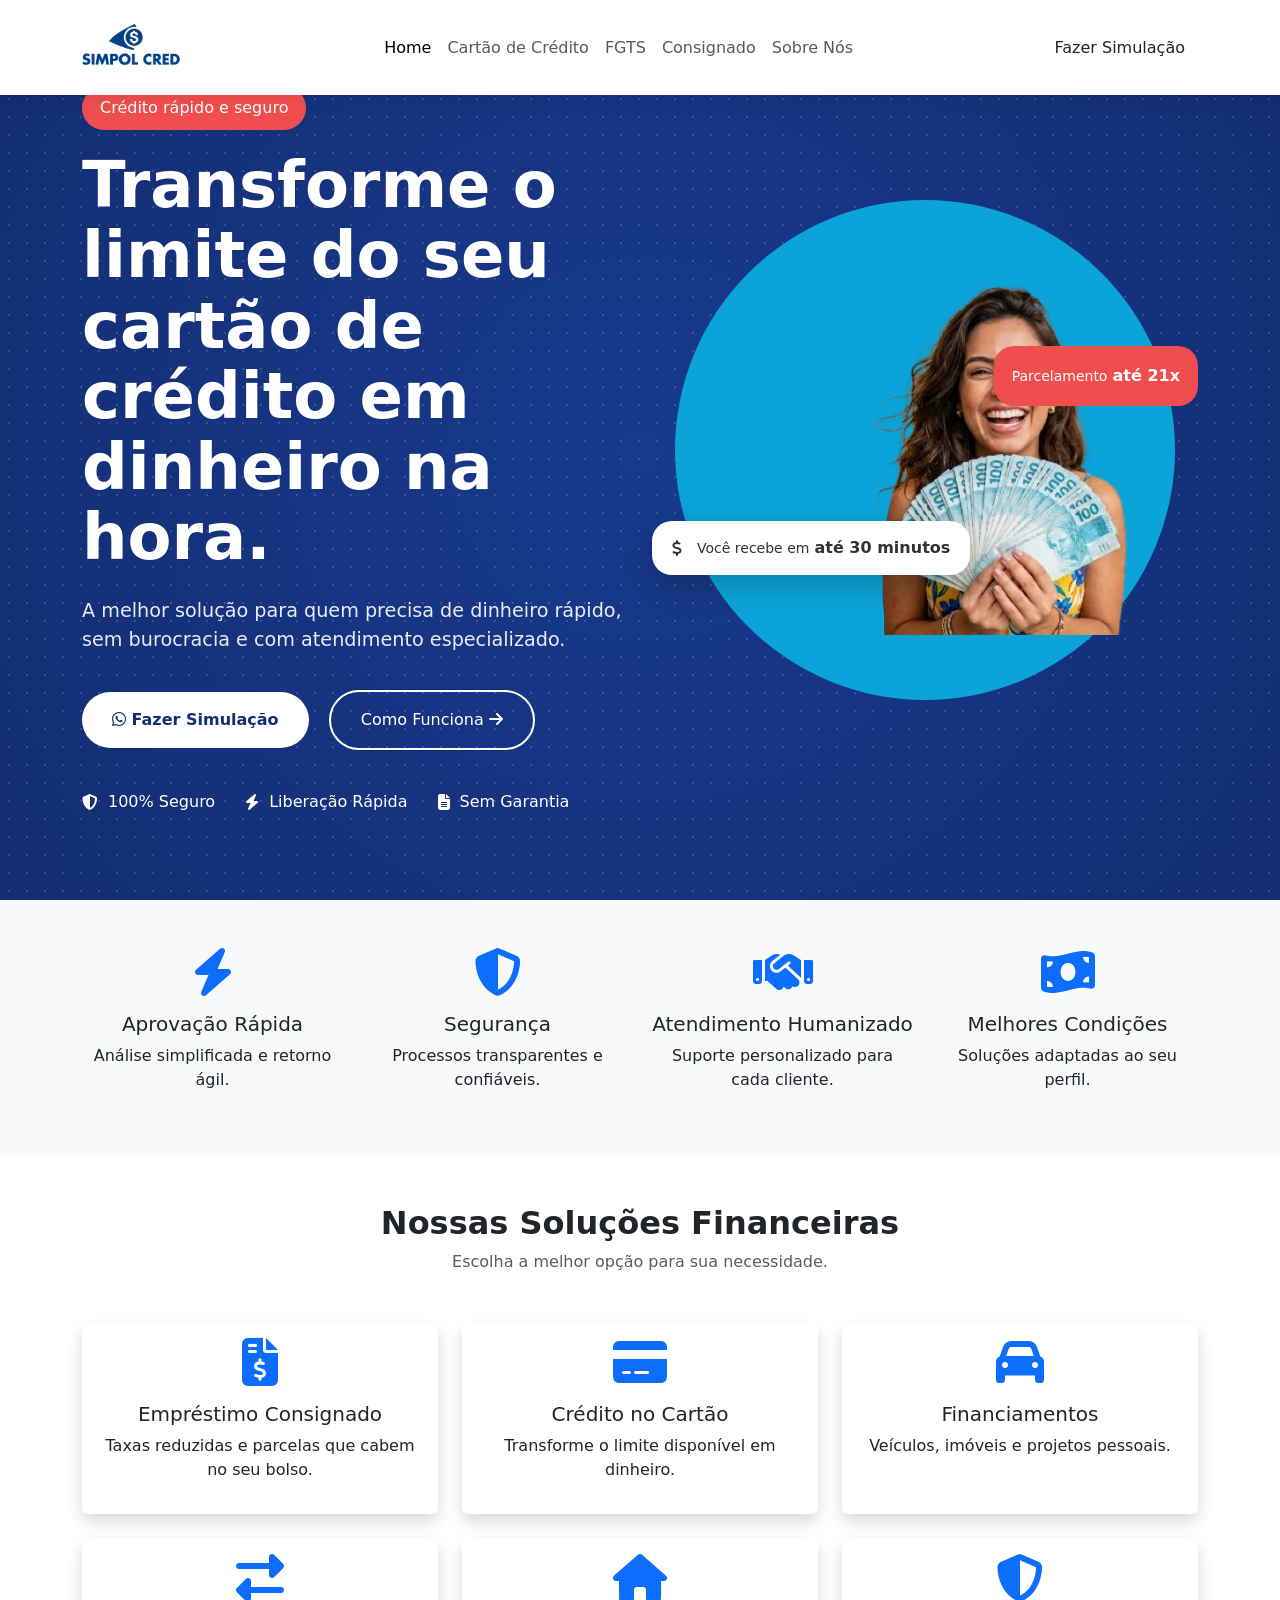
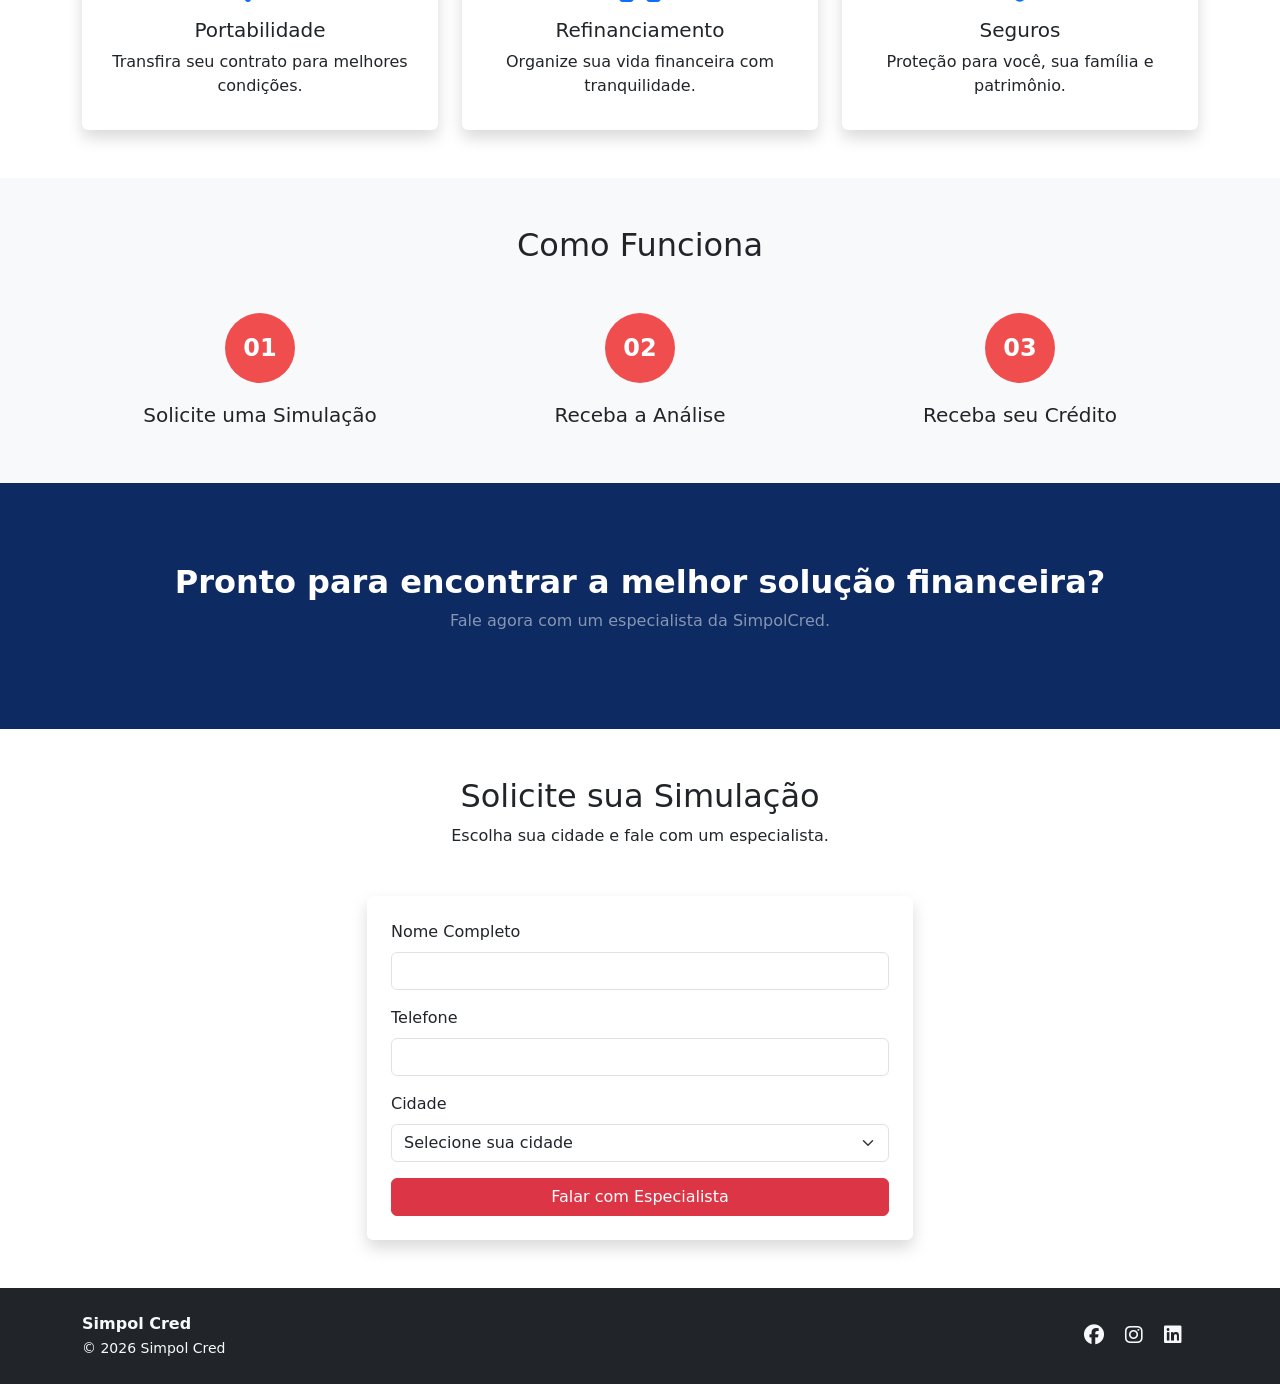
==== index.html @ 935e0b0c "primeito deploy" ====
<!doctype html>
<html lang="pt-br">

<head>
    <meta charset="utf-8">
    <meta name="viewport" content="width=device-width, initial-scale=1">
    <title>Simpol Cred — Empréstimos, Seguros e Financiamentos</title>
    <link href="https://cdn.jsdelivr.net/npm/bootstrap@5.3.3/dist/css/bootstrap.min.css" rel="stylesheet">
    <link href="https://cdnjs.cloudflare.com/ajax/libs/font-awesome/6.4.0/css/all.min.css" rel="stylesheet">
    <link rel="stylesheet" href="assets/css/style.css">
</head>

<body>

    <!-- HEADER -->
    <nav class="navbar navbar-expand-lg navbar-light fixed-top custom-navbar">
        <div class="container">

            <a class="navbar-brand" href="#">
                <img src="assets/img/logo_padrao.png" alt="Simpol Cred" height="55">
            </a>

            <button class="navbar-toggler" data-bs-toggle="collapse" data-bs-target="#navbarNav">
                <span class="navbar-toggler-icon"></span>
            </button>

            <div class="collapse navbar-collapse" id="navbarNav">

                <ul class="navbar-nav mx-auto">

                    <li class="nav-item">
                        <a class="nav-link active" href="#">
                            Home
                        </a>
                    </li>

                    <li class="nav-item">
                        <a class="nav-link" href="#cartao">
                            Cartão de Crédito
                        </a>
                    </li>

                    <li class="nav-item">
                        <a class="nav-link" href="#fgts">
                            FGTS
                        </a>
                    </li>

                    <li class="nav-item">
                        <a class="nav-link" href="#consignado">
                            Consignado
                        </a>
                    </li>

                    <li class="nav-item">
                        <a class="nav-link" href="#sobre">
                            Sobre Nós
                        </a>
                    </li>

                </ul>

                <a href="https://wa.me/5563999999999" class="btn btn-simulacao">
                    Fazer Simulação
                </a>

            </div>

        </div>
    </nav>

    <!-- HERO -->
    <section class="hero">

        <div class="container">

            <div class="row align-items-center min-vh-100">

                <div class="col-lg-6">

                    <span class="hero-badge">
                        Crédito rápido e seguro
                    </span>

                    <h1>
                        Transforme o limite do seu cartão de crédito em dinheiro na hora.
                    </h1>

                    <p>
                        A melhor solução para quem precisa de dinheiro rápido,
                        sem burocracia e com atendimento especializado.
                    </p>

                    <div class="hero-buttons">

                        <a href="#simulacao" class="btn btn-primary-custom">
                            <i class="fab fa-whatsapp"></i>
                            Fazer Simulação
                        </a>

                        <a href="#como-funciona" class="btn btn-outline-custom">
                            Como Funciona
                            <i class="fas fa-arrow-right"></i>
                        </a>

                    </div>

                    <div class="hero-benefits">

                        <div>
                            <i class="fas fa-shield-alt"></i>
                            100% Seguro
                        </div>

                        <div>
                            <i class="fas fa-bolt"></i>
                            Liberação Rápida
                        </div>

                        <div>
                            <i class="fas fa-file-alt"></i>
                            Sem Garantia
                        </div>

                    </div>

                </div>

                <div class="col-lg-6">

                    <div class="hero-image">

                        <div class="hero-circle"></div>

                        <img src="assets/img/cliente_feliz.png" alt="Cliente Simpol Cred">

                        <div class="floating-card">

                            <i class="fas fa-dollar-sign"></i>

                            <div>
                                <small>Você recebe em</small>
                                <strong>até 30 minutos</strong>
                            </div>

                        </div>

                        <div class="parcelamento">

                            <small>Parcelamento</small>
                            <strong>até 21x</strong>

                        </div>

                    </div>

                </div>

            </div>

        </div>

    </section>
    <!-- BENEFÍCIOS -->
    <section class="py-5 bg-light">

        <div class="container">

            <div class="row text-center">

                <div class="col-md-3">
                    <i class="fas fa-bolt fa-3x text-primary mb-3"></i>
                    <h5>Aprovação Rápida</h5>
                    <p>Análise simplificada e retorno ágil.</p>
                </div>

                <div class="col-md-3">
                    <i class="fas fa-shield-alt fa-3x text-primary mb-3"></i>
                    <h5>Segurança</h5>
                    <p>Processos transparentes e confiáveis.</p>
                </div>

                <div class="col-md-3">
                    <i class="fas fa-handshake fa-3x text-primary mb-3"></i>
                    <h5>Atendimento Humanizado</h5>
                    <p>Suporte personalizado para cada cliente.</p>
                </div>

                <div class="col-md-3">
                    <i class="fas fa-money-bill-wave fa-3x text-primary mb-3"></i>
                    <h5>Melhores Condições</h5>
                    <p>Soluções adaptadas ao seu perfil.</p>
                </div>

            </div>

        </div>

    </section>

    <!-- SERVIÇOS -->
    <section id="servicos" class="py-5">

        <div class="container">

            <div class="text-center mb-5">

                <h2 class="fw-bold">
                    Nossas Soluções Financeiras
                </h2>

                <p class="text-muted">
                    Escolha a melhor opção para sua necessidade.
                </p>

            </div>

            <div class="row g-4">

                <div class="col-md-4">
                    <div class="card h-100 shadow border-0">
                        <div class="card-body text-center">
                            <i class="fas fa-file-invoice-dollar fa-3x text-primary mb-3"></i>
                            <h5>Empréstimo Consignado</h5>
                            <p>
                                Taxas reduzidas e parcelas que cabem no seu bolso.
                            </p>
                        </div>
                    </div>
                </div>

                <div class="col-md-4">
                    <div class="card h-100 shadow border-0">
                        <div class="card-body text-center">
                            <i class="fas fa-credit-card fa-3x text-primary mb-3"></i>
                            <h5>Crédito no Cartão</h5>
                            <p>
                                Transforme o limite disponível em dinheiro.
                            </p>
                        </div>
                    </div>
                </div>

                <div class="col-md-4">
                    <div class="card h-100 shadow border-0">
                        <div class="card-body text-center">
                            <i class="fas fa-car fa-3x text-primary mb-3"></i>
                            <h5>Financiamentos</h5>
                            <p>
                                Veículos, imóveis e projetos pessoais.
                            </p>
                        </div>
                    </div>
                </div>

                <div class="col-md-4">
                    <div class="card h-100 shadow border-0">
                        <div class="card-body text-center">
                            <i class="fas fa-exchange-alt fa-3x text-primary mb-3"></i>
                            <h5>Portabilidade</h5>
                            <p>
                                Transfira seu contrato para melhores condições.
                            </p>
                        </div>
                    </div>
                </div>

                <div class="col-md-4">
                    <div class="card h-100 shadow border-0">
                        <div class="card-body text-center">
                            <i class="fas fa-home fa-3x text-primary mb-3"></i>
                            <h5>Refinanciamento</h5>
                            <p>
                                Organize sua vida financeira com tranquilidade.
                            </p>
                        </div>
                    </div>
                </div>

                <div class="col-md-4">
                    <div class="card h-100 shadow border-0">
                        <div class="card-body text-center">
                            <i class="fas fa-shield-alt fa-3x text-primary mb-3"></i>
                            <h5>Seguros</h5>
                            <p>
                                Proteção para você, sua família e patrimônio.
                            </p>
                        </div>
                    </div>
                </div>

            </div>

        </div>

    </section>

    <!-- COMO FUNCIONA -->
    <section class="py-5 bg-light">

        <div class="container">

            <div class="text-center mb-5">

                <h2>Como Funciona</h2>

            </div>

            <div class="row text-center">

                <div class="col-md-4">
                    <div class="step-number">01</div>
                    <h5>Solicite uma Simulação</h5>
                </div>

                <div class="col-md-4">
                    <div class="step-number">02</div>
                    <h5>Receba a Análise</h5>
                </div>

                <div class="col-md-4">
                    <div class="step-number">03</div>
                    <h5>Receba seu Crédito</h5>
                </div>

            </div>

        </div>

    </section>
    <!-- CTA -->
    <section class="cta-section">

        <div class="container text-center">

            <h2 class="fw-bold text-white">
                Pronto para encontrar a melhor solução financeira?
            </h2>

            <p class="text-white-50">
                Fale agora com um especialista da SimpolCred.
            </p>

        </div>

    </section>
    <section id="contato" class="py-5">

        <div class="container">

            <div class="text-center mb-5">
                <h2>Solicite sua Simulação</h2>
                <p>Escolha sua cidade e fale com um especialista.</p>
            </div>

            <div class="row justify-content-center">

                <div class="col-lg-6">

                    <div class="card shadow border-0 p-4">

                        <form id="leadForm">

                            <div class="mb-3">
                                <label class="form-label">Nome Completo</label>
                                <input type="text" id="nome" class="form-control" required>
                            </div>

                            <div class="mb-3">
                                <label class="form-label">Telefone</label>
                                <input type="tel" id="telefone" class="form-control" required>
                            </div>

                            <div class="mb-3">
                                <label class="form-label">Cidade</label>

                                <select id="cidade" class="form-select" required>

                                    <option value="">
                                        Selecione sua cidade
                                    </option>

                                    <option value="palmas">
                                        Palmas
                                    </option>

                                    <option value="araguaina">
                                        Araguaína
                                    </option>

                                    <option value="gurupi">
                                        Gurupi
                                    </option>

                                </select>

                            </div>

                            <button type="submit" class="btn btn-danger w-100">

                                Falar com Especialista

                            </button>

                        </form>

                    </div>

                </div>

            </div>

        </div>

    </section>



    </main>

    <!-- Footer -->
    <footer class="bg-dark text-light py-4">
        <div class="container d-flex flex-column flex-md-row justify-content-between align-items-center">
            <div>
                <strong>Simpol Cred</strong><br>
                <small>© 2026 Simpol Cred</small>
            </div>
            <div>
                <a href="#" class="text-light me-3"><i class="fa-brands fa-facebook fa-lg"></i></a>
                <a href="#" class="text-light me-3"><i class="fa-brands fa-instagram fa-lg"></i></a>
                <a href="#" class="text-light me-3"><i class="fa-brands fa-linkedin fa-lg"></i></a>
            </div>
        </div>
    </footer>

    <script src="https://cdn.jsdelivr.net/npm/bootstrap@5.3.3/dist/js/bootstrap.bundle.min.js"></script>
    <script src="assets/js/main.js"></script>
</body>

</html>
---- assets/css/style.css ----
:root{
    --primary:#122D72;
    --secondary:#F04E4E;
    --white:#FFF;
    --light:#F5F7FB;
}

.custom-navbar{
    background:#fff;
    padding:15px 0;
    box-shadow:0 3px 15px rgba(0,0,0,.08);
}

.hero{
    background:
        radial-gradient(circle at center,
        #183a8d 0%,
        #122D72 100%);
    color:white;
    overflow:hidden;
    position:relative;
}

.hero::before{
    content:"";
    position:absolute;
    inset:0;
    background-image:
    radial-gradient(rgba(255,255,255,.15) 1px, transparent 1px);
    background-size:18px 18px;
}

.hero .container{
    position:relative;
    z-index:2;
}

.hero h1{
    font-size:4rem;
    font-weight:800;
    line-height:1.1;
    margin-bottom:25px;
}

.hero p{
    font-size:1.2rem;
    opacity:.9;
    margin-bottom:35px;
}

.hero-badge{
    display:inline-block;
    background:#F04E4E;
    padding:10px 18px;
    border-radius:30px;
    margin-bottom:20px;
}

.btn-primary-custom{
    background:white;
    color:#122D72;
    border:none;
    padding:16px 30px;
    border-radius:50px;
    font-weight:700;
}

.btn-outline-custom{
    border:2px solid white;
    color:white;
    padding:16px 30px;
    border-radius:50px;
    margin-left:15px;
}

.hero-benefits{
    display:flex;
    gap:30px;
    margin-top:40px;
    flex-wrap:wrap;
}

.hero-benefits div{
    display:flex;
    align-items:center;
    gap:10px;
}

.hero-circle{
    width:500px;
    height:500px;
    background:#0ba4d8;
    border-radius:50%;
    position:absolute;
    top:50%;
    left:50%;
    transform:translate(-50%,-50%);
}

.hero-image{
    position:relative;
    text-align:center;
}

.hero-image img{
    position:relative;
    z-index:2;
    max-width:800px;
}

.floating-card{
    position:absolute;
    bottom:60px;
    left:0;
    background:white;
    color:#333;
    border-radius:20px;
    padding:15px 20px;
    display:flex;
    gap:15px;
    align-items:center;
    z-index:3;
    box-shadow:0 10px 30px rgba(0,0,0,.2);
}

.parcelamento{
    position:absolute;
    top:80px;
    right:0;
    background:#F04E4E;
    color:white;
    padding:18px;
    border-radius:20px;
    z-index:3;
}

.hero-section{
    background: linear-gradient(
        135deg,
        #0D2A63 0%,
        #163E8A 100%
    );
    color:#fff;
}

.cta-section{
    background:#0D2A63;
    padding:80px 0;
}

.step-number{
    width:70px;
    height:70px;
    background:var(--secondary);
    color:#fff;
    border-radius:50%;
    margin:auto;
    display:flex;
    align-items:center;
    justify-content:center;
    font-size:24px;
    font-weight:700;
    margin-bottom:20px;
}
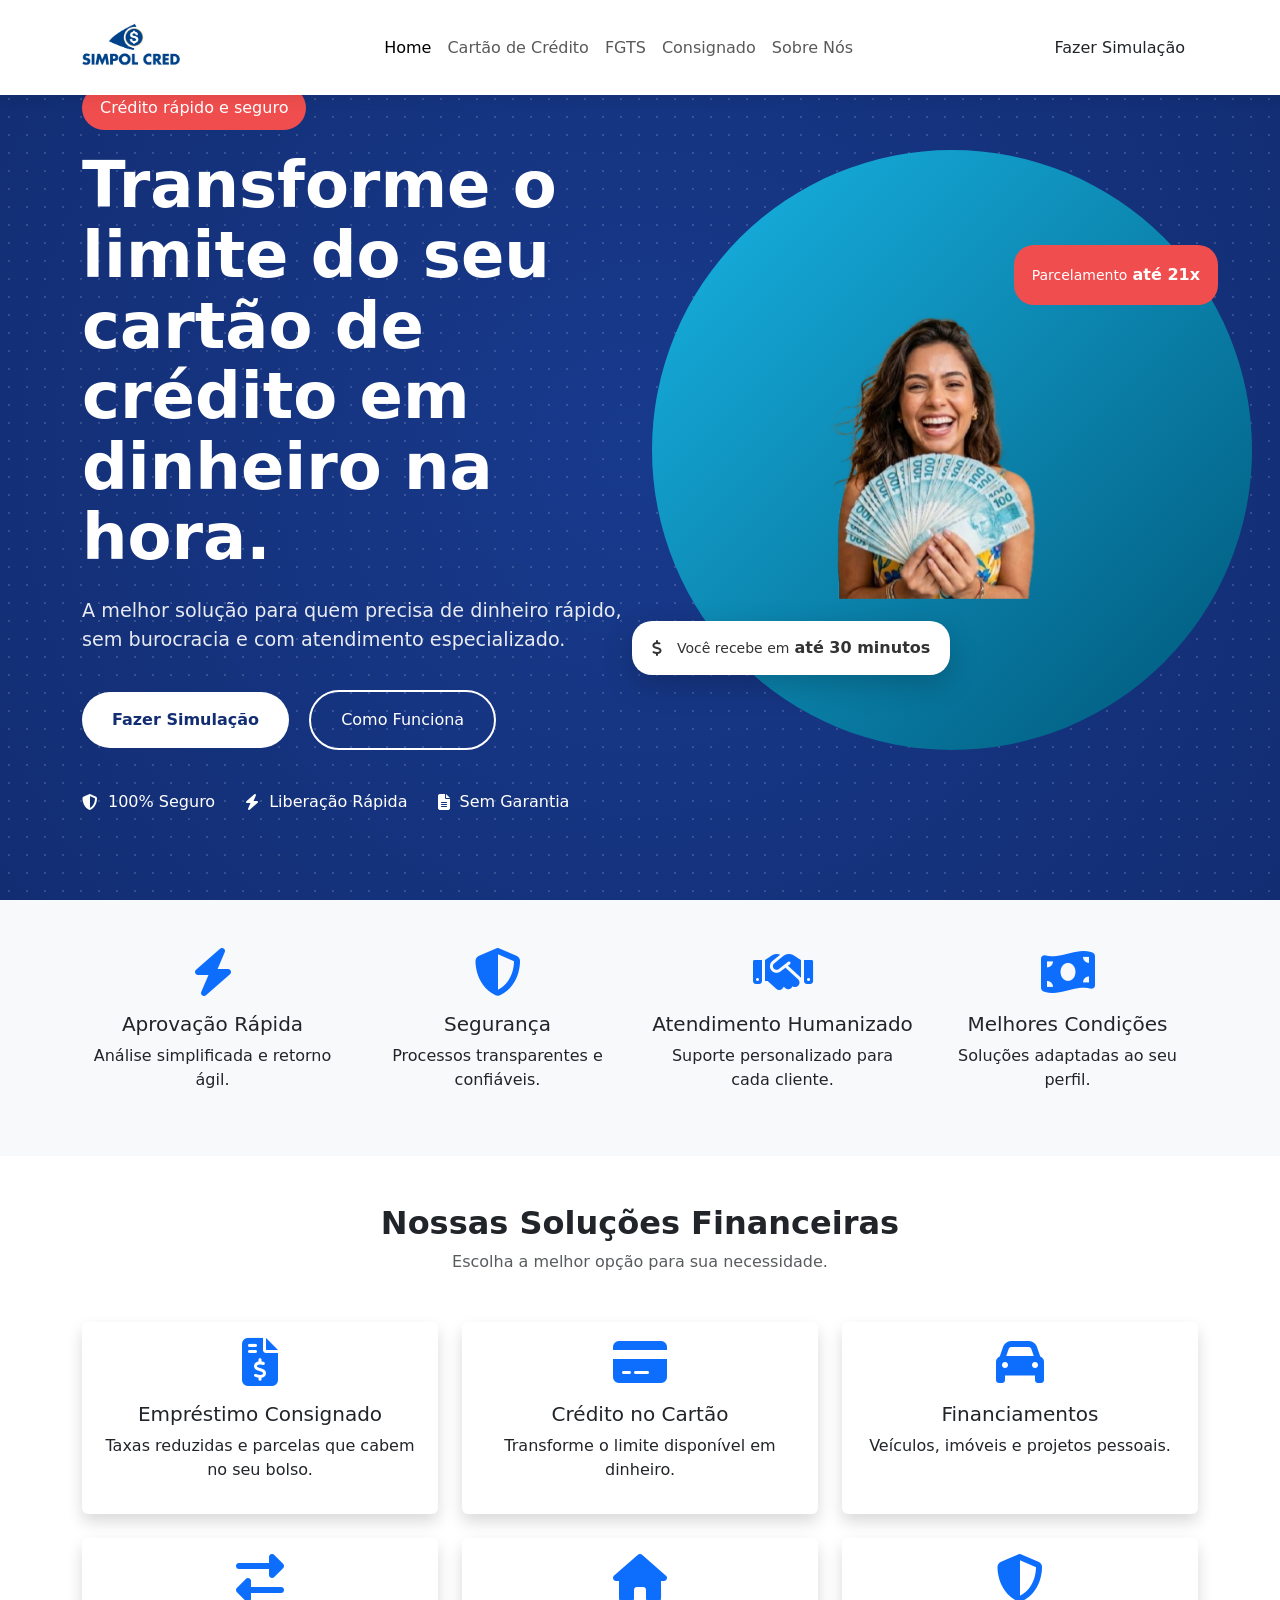
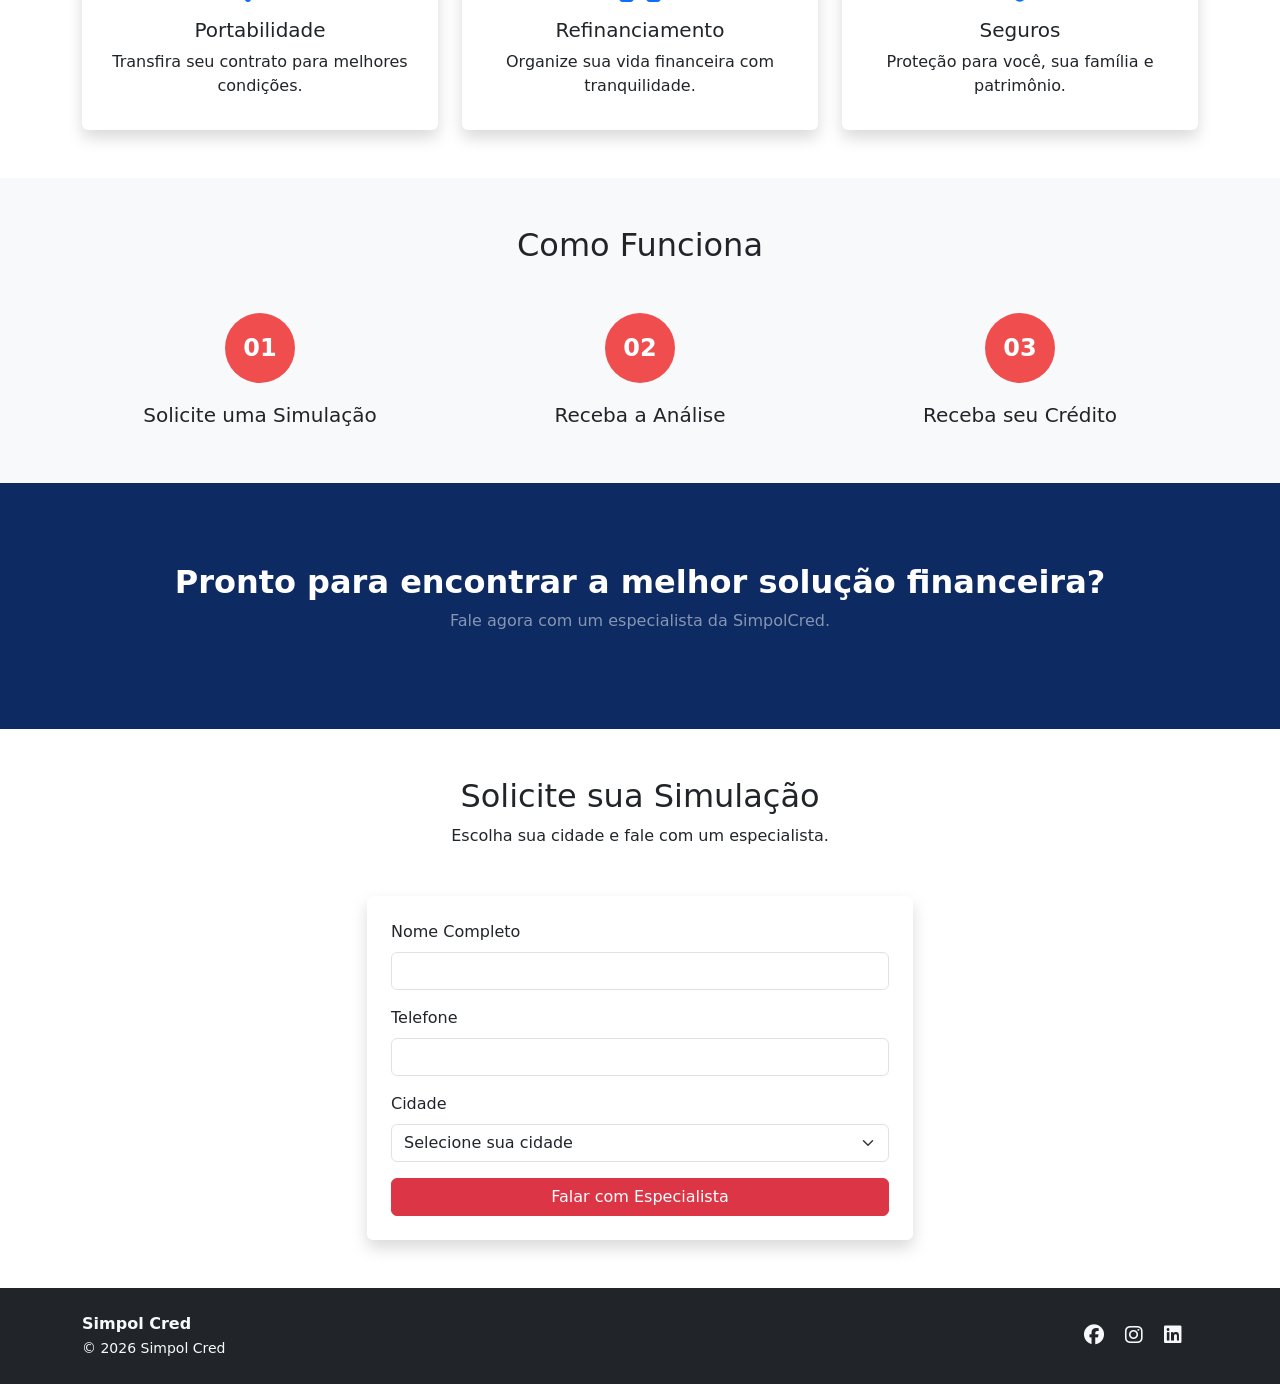
==== commit fe4584cd: "mudanças no banner" ====
--- a/index.html
+++ b/index.html
@@ -93,14 +93,12 @@
 
                     <div class="hero-buttons">
 
-                        <a href="#simulacao" class="btn btn-primary-custom">
-                            <i class="fab fa-whatsapp"></i>
+                        <a href="#" class="btn btn-primary-custom">
                             Fazer Simulação
                         </a>
 
-                        <a href="#como-funciona" class="btn btn-outline-custom">
+                        <a href="#" class="btn btn-outline-custom">
                             Como Funciona
-                            <i class="fas fa-arrow-right"></i>
                         </a>
 
                     </div>
@@ -130,11 +128,11 @@
 
                     <div class="hero-image">
 
-                        <div class="hero-circle"></div>
-
-                        <img src="assets/img/cliente_feliz.png" alt="Cliente Simpol Cred">
-
-                        <div class="floating-card">
+                        <div class="hero-circle animate-circle"></div>
+
+                        <img src="assets/img/cliente_feliz.png" alt="Cliente Simpol Cred" class="animate-person">
+
+                        <div class="floating-card animate-card-left">
 
                             <i class="fas fa-dollar-sign"></i>
 
@@ -145,7 +143,7 @@
 
                         </div>
 
-                        <div class="parcelamento">
+                        <div class="parcelamento animate-card-right">
 
                             <small>Parcelamento</small>
                             <strong>até 21x</strong>
--- a/assets/css/style.css
+++ b/assets/css/style.css
@@ -87,31 +87,37 @@
 }
 
 .hero-circle{
-    width:500px;
-    height:500px;
-    background:#0ba4d8;
+    width:600px;
+    height:600px;
+    background:linear-gradient(
+        135deg,
+        #18B5E5 0%,
+        #005679 100%
+    );
     border-radius:50%;
     position:absolute;
+
     top:50%;
-    left:50%;
-    transform:translate(-50%,-50%);
-}
-
-.hero-image{
-    position:relative;
-    text-align:center;
+    left:55%;
+
+    opacity:0;
+
+    transform:translate(-50%, -50%) scale(.3);
+
+    animation:circleIn 1s ease forwards;
 }
 
 .hero-image img{
     position:relative;
     z-index:2;
-    max-width:800px;
+    max-width:900px;
+    width:100%;
 }
 
 .floating-card{
     position:absolute;
-    bottom:60px;
-    left:0;
+    bottom:100px;
+    left:-20px;
     background:white;
     color:#333;
     border-radius:20px;
@@ -125,8 +131,8 @@
 
 .parcelamento{
     position:absolute;
-    top:80px;
-    right:0;
+    top:120px;
+    right:-20px;
     background:#F04E4E;
     color:white;
     padding:18px;
@@ -161,4 +167,232 @@
     font-size:24px;
     font-weight:700;
     margin-bottom:20px;
+}
+
+.hero-image{
+    position:relative;
+    min-height:650px;
+    display:flex;
+    align-items:center;
+    justify-content:center;
+}
+/* Pessoa vem da direita */
+
+.animate-person{
+    opacity:0;
+    transform:translateX(150px);
+    animation:personIn 1s ease forwards;
+    animation-delay:.4s;
+}
+
+/* Card inferior vem da esquerda */
+
+.animate-card-left{
+    opacity:0;
+    transform:translateX(-150px);
+    animation:leftCardIn .8s ease forwards;
+    animation-delay:1s;
+}
+
+/* Card superior vem da direita */
+
+.animate-card-right{
+    opacity:0;
+    transform:translateX(150px);
+    animation:rightCardIn .8s ease forwards;
+    animation-delay:1.2s;
+}
+
+@keyframes circleIn{
+
+    from{
+        opacity:0;
+        transform:translate(-50%, -50%) scale(.3);
+    }
+
+    to{
+        opacity:1;
+        transform:translate(-50%, -50%) scale(1);
+    }
+
+}
+
+@keyframes personIn{
+    to{
+        opacity:1;
+        transform:translateX(0);
+    }
+}
+
+@keyframes leftCardIn{
+    to{
+        opacity:1;
+        transform:translateX(0);
+    }
+}
+
+@keyframes rightCardIn{
+    to{
+        opacity:1;
+        transform:translateX(0);
+    }
+}
+
+/* ==========================
+   TABLETS
+========================== */
+
+@media (max-width: 992px){
+
+    .hero{
+        text-align:center;
+        padding-top:120px;
+    }
+
+    .hero h1{
+        font-size:3rem;
+    }
+
+    .hero p{
+        font-size:1.1rem;
+    }
+
+    .hero-buttons{
+        justify-content:center;
+    }
+
+    .hero-benefits{
+        justify-content:center;
+    }
+
+    .hero-image{
+        min-height:500px;
+        margin-top:40px;
+    }
+
+    .hero-image img{
+        max-width:500px;
+        transform:none;
+    }
+
+    .hero-circle{
+        width:450px;
+        height:450px;
+        left:50%;
+    }
+
+}
+
+/* ==========================
+   CELULARES
+========================== */
+
+@media (max-width: 768px){
+
+    .hero{
+        padding-top:110px;
+        padding-bottom:50px;
+    }
+
+    .hero h1{
+        font-size:2.2rem;
+        line-height:1.2;
+    }
+
+    .hero p{
+        font-size:1rem;
+        margin-bottom:25px;
+    }
+
+    .hero-badge{
+        font-size:.85rem;
+    }
+
+    .hero-buttons{
+        display:flex;
+        flex-direction:column;
+        gap:15px;
+        width:100%;
+    }
+
+    .btn-primary-custom,
+    .btn-outline-custom{
+        width:100%;
+        margin:0;
+    }
+
+    .hero-benefits{
+        justify-content:center;
+        gap:15px;
+        font-size:.9rem;
+    }
+
+    .hero-image{
+        min-height:380px;
+        margin-top:30px;
+    }
+
+    .hero-circle{
+        width:300px;
+        height:300px;
+        left:50%;
+        top:50%;
+    }
+
+    .hero-image img{
+        max-width:320px;
+        width:100%;
+        transform:none;
+    }
+
+}
+
+@media (max-width:768px){
+
+    .floating-card{
+        left:10px;
+        bottom:20px;
+
+        padding:10px 15px;
+
+        font-size:.8rem;
+
+        max-width:170px;
+    }
+
+    .parcelamento{
+        right:10px;
+        top:20px;
+
+        padding:10px 15px;
+
+        font-size:.8rem;
+    }
+
+}
+
+@media (max-width:480px){
+
+    .hero h1{
+        font-size:1.8rem;
+    }
+
+    .hero-circle{
+        width:250px;
+        height:250px;
+    }
+
+    .hero-image img{
+        max-width:260px;
+    }
+
+    .floating-card{
+        max-width:140px;
+        font-size:.75rem;
+    }
+
+    .parcelamento{
+        font-size:.75rem;
+    }
+
 }
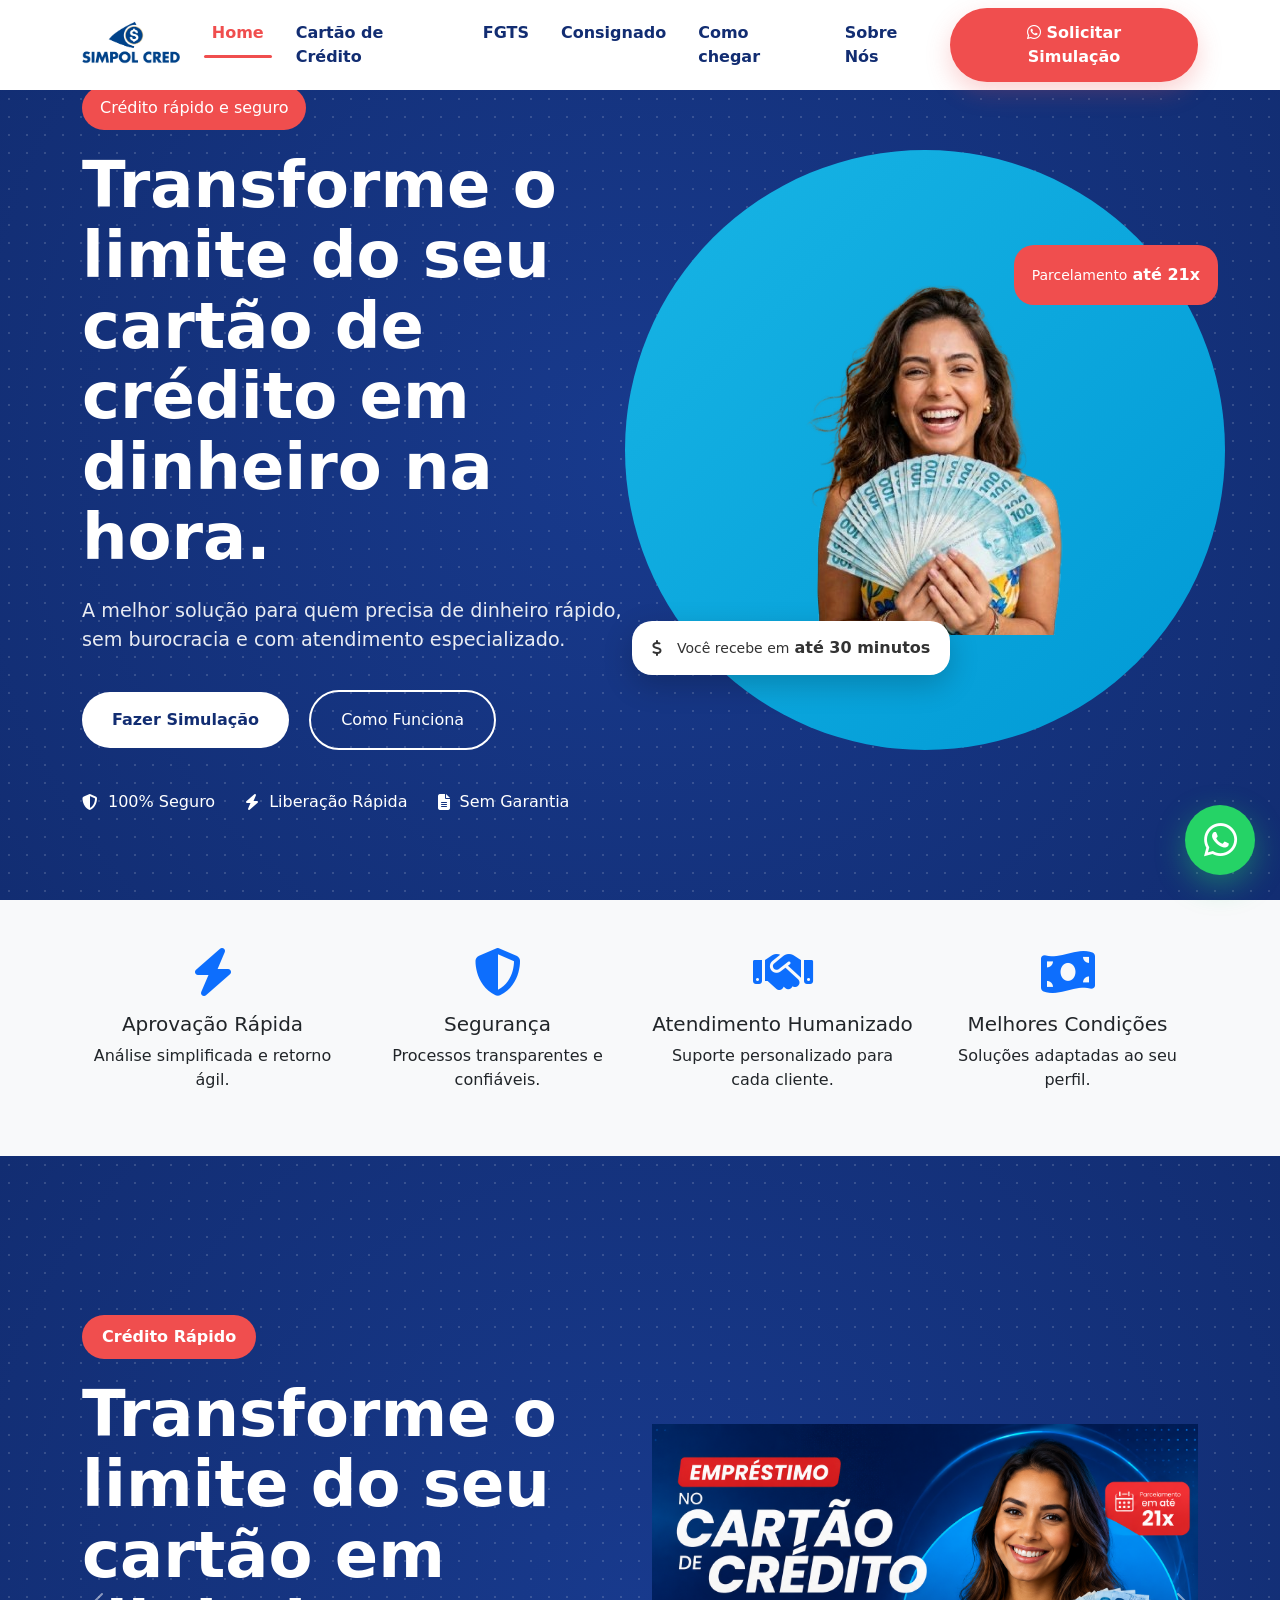
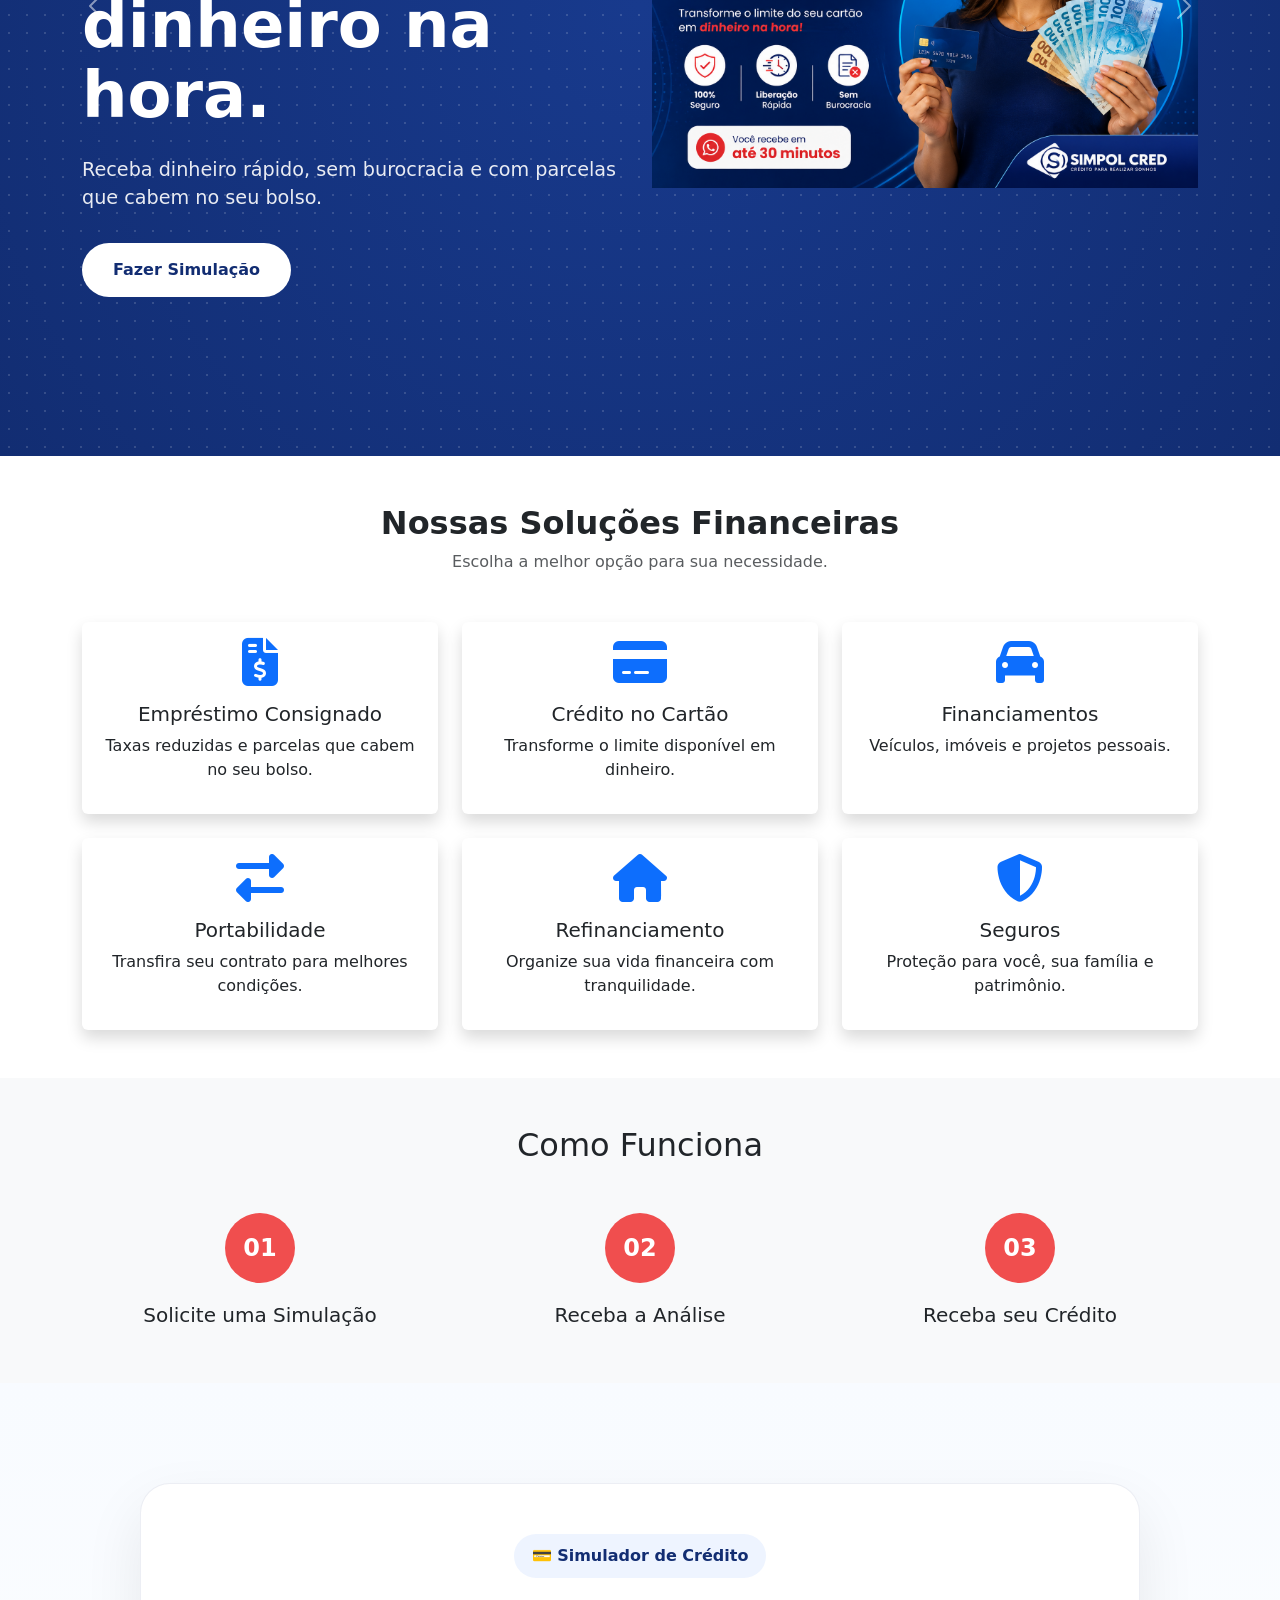
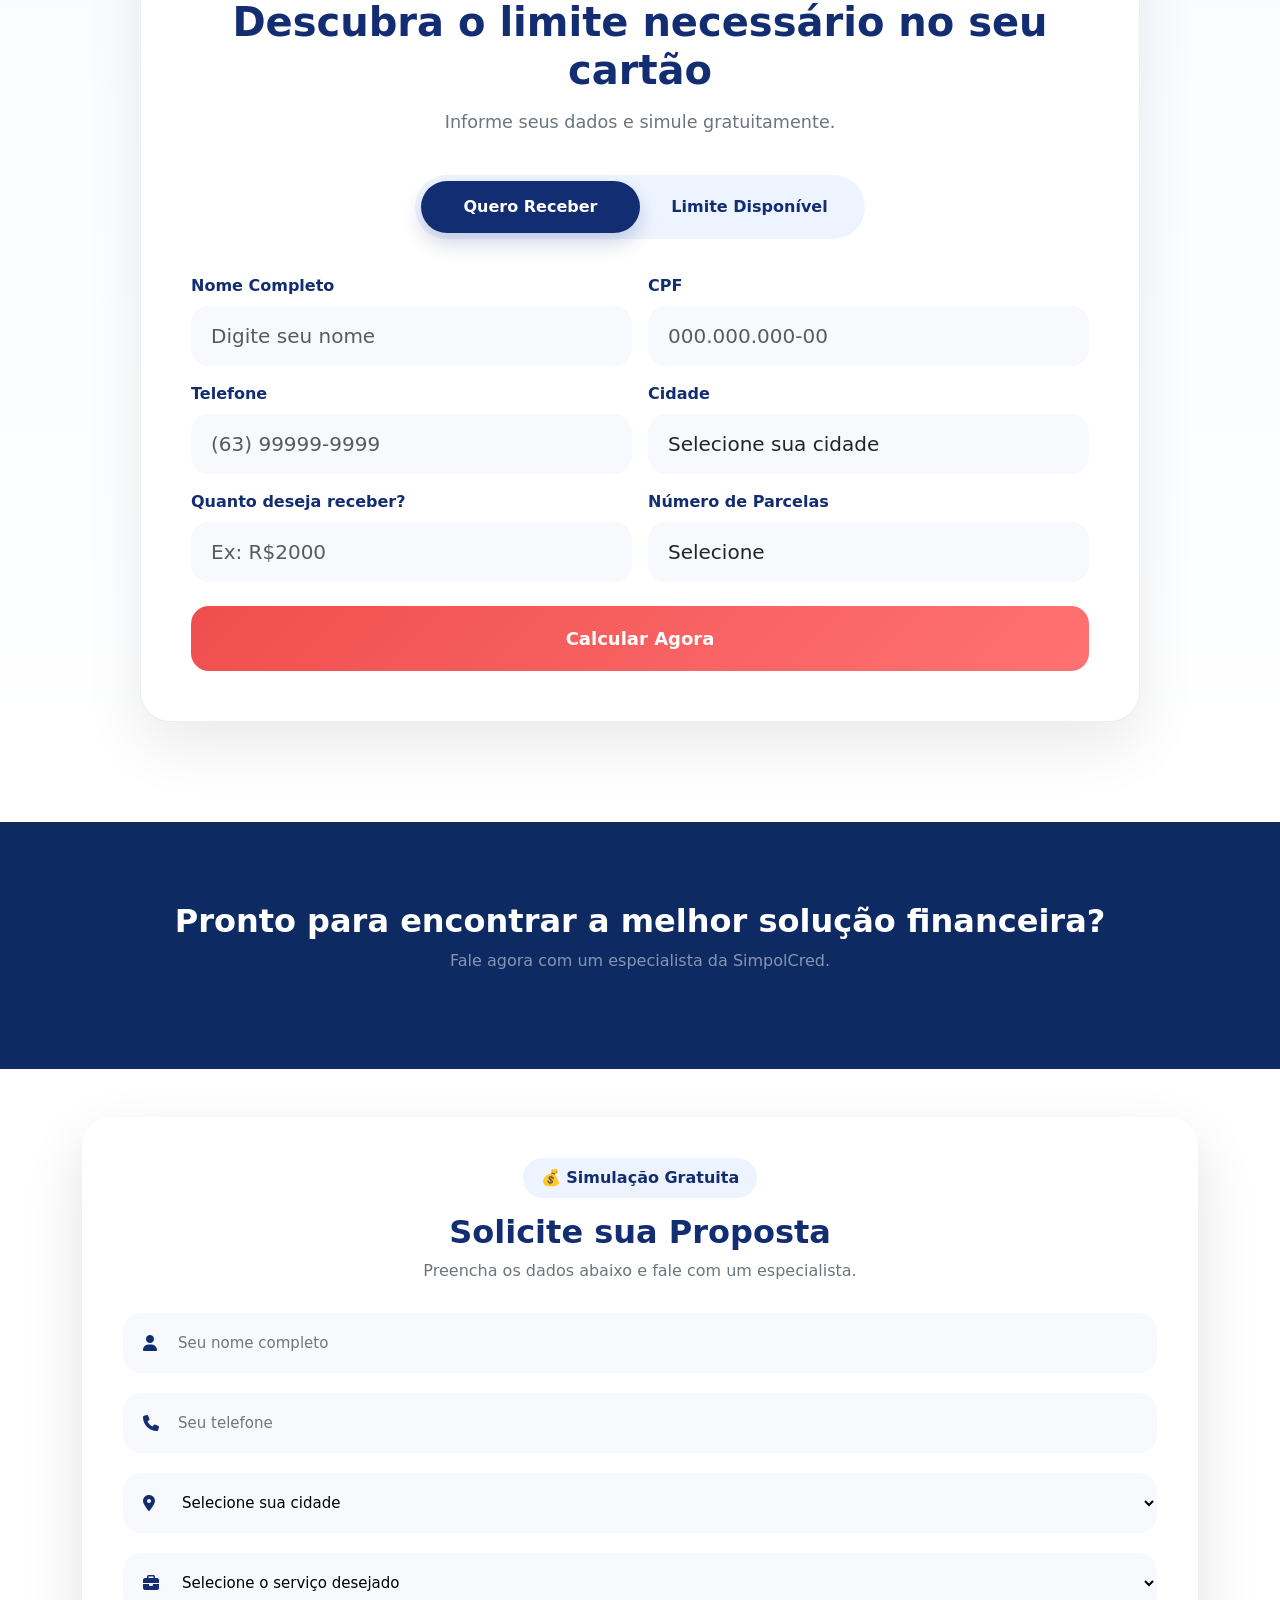
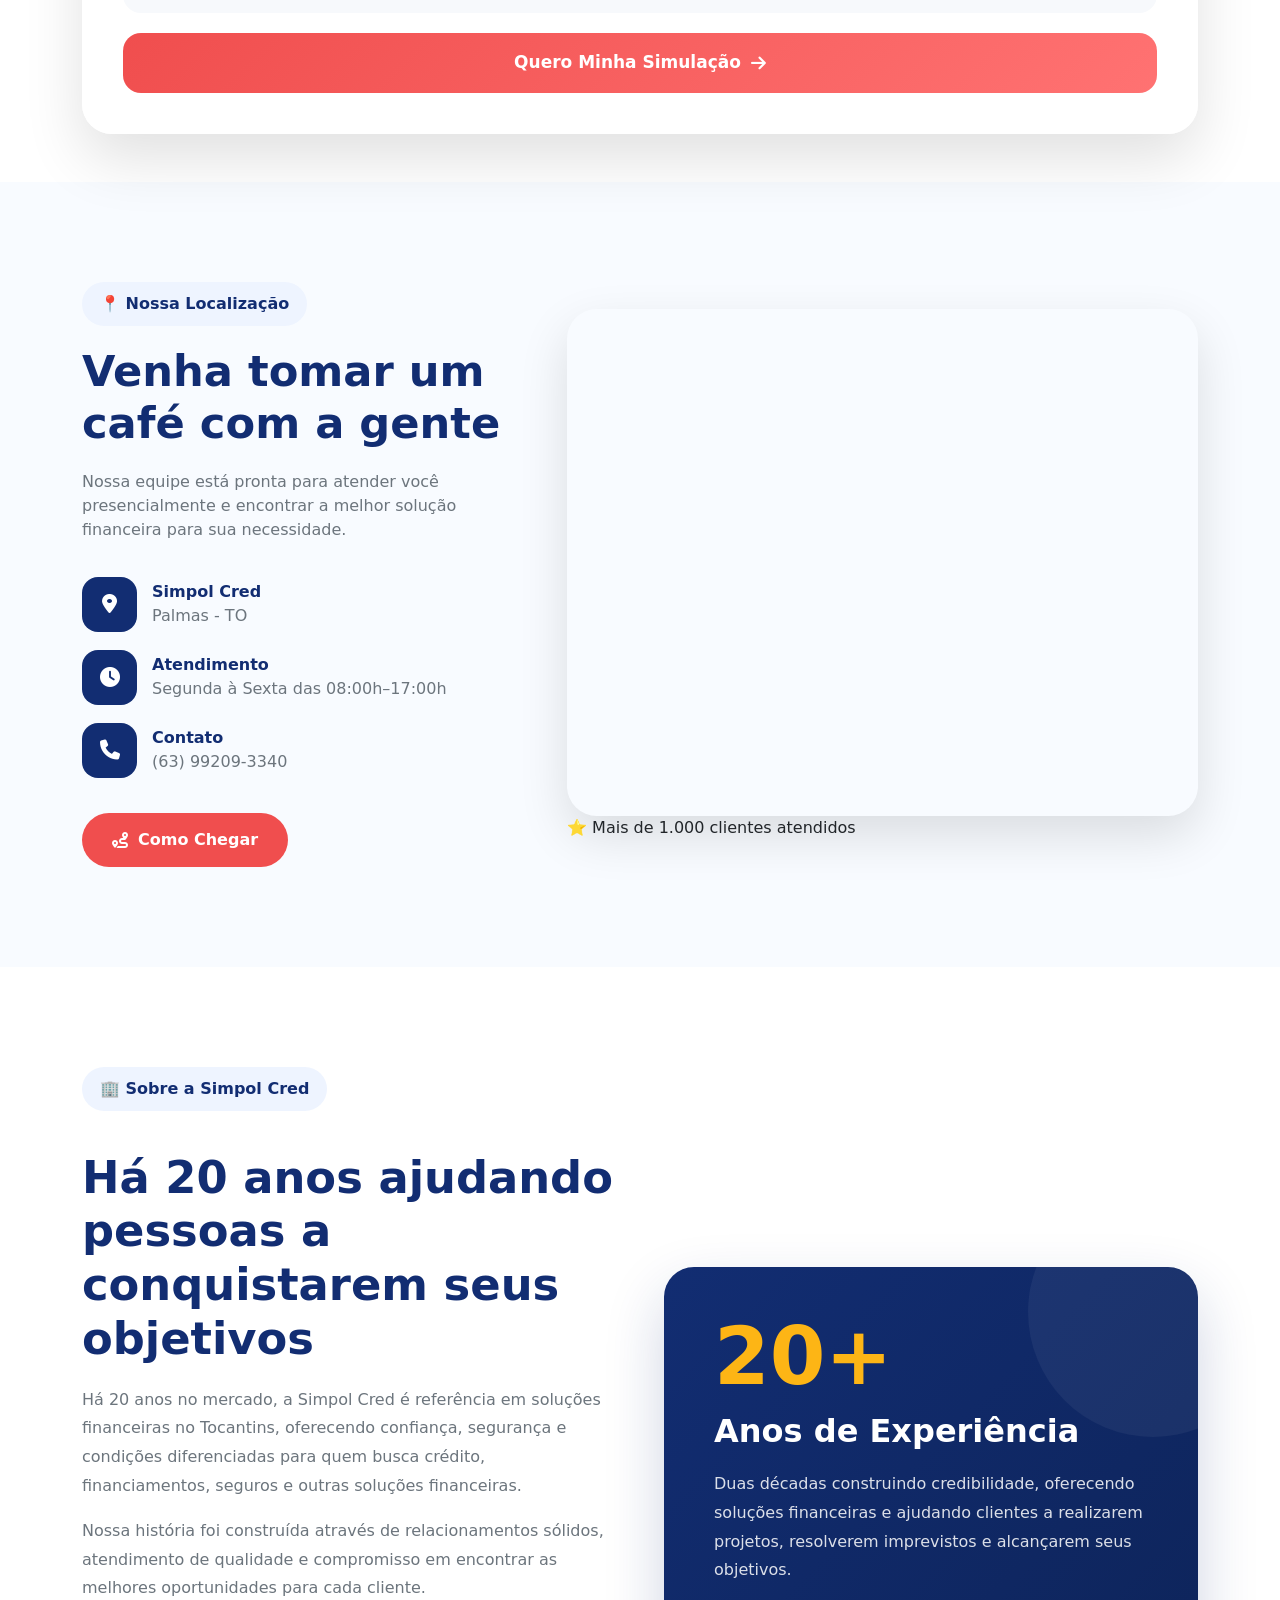
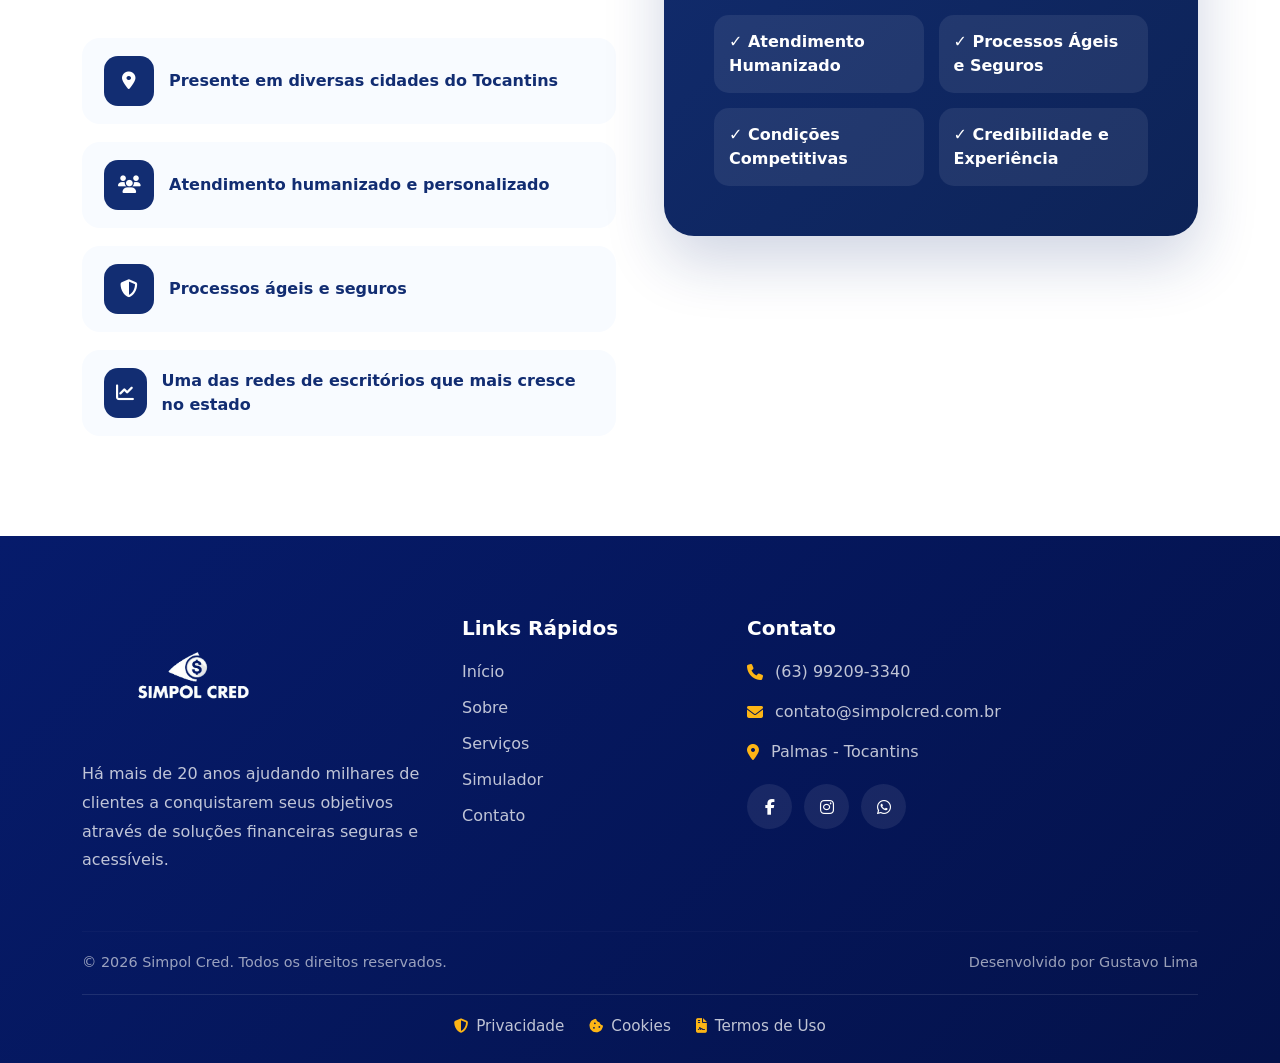
==== commit 321dc813: "aprimoramentos gerais" ====
--- a/index.html
+++ b/index.html
@@ -8,6 +8,7 @@
     <link href="https://cdn.jsdelivr.net/npm/bootstrap@5.3.3/dist/css/bootstrap.min.css" rel="stylesheet">
     <link href="https://cdnjs.cloudflare.com/ajax/libs/font-awesome/6.4.0/css/all.min.css" rel="stylesheet">
     <link rel="stylesheet" href="assets/css/style.css">
+    <link rel="icon" type="image/png" href="assets/img/logo_transparente.png">
 </head>
 
 <body>
@@ -35,23 +36,28 @@
                     </li>
 
                     <li class="nav-item">
-                        <a class="nav-link" href="#cartao">
+                        <a class="nav-link" href="#simulador-cartao">
                             Cartão de Crédito
                         </a>
                     </li>
 
                     <li class="nav-item">
-                        <a class="nav-link" href="#fgts">
+                        <a class="nav-link" href="#contato">
                             FGTS
                         </a>
                     </li>
 
                     <li class="nav-item">
-                        <a class="nav-link" href="#consignado">
+                        <a class="nav-link" href="#contato">
                             Consignado
                         </a>
                     </li>
 
+                    <li class="nav-item">
+                        <a class="nav-link" href="#localizacao">
+                            Como chegar
+                        </a>
+                    </li>
                     <li class="nav-item">
                         <a class="nav-link" href="#sobre">
                             Sobre Nós
@@ -60,8 +66,9 @@
 
                 </ul>
 
-                <a href="https://wa.me/5563999999999" class="btn btn-simulacao">
-                    Fazer Simulação
+                <a href="#contato" class="btn btn-simulacao">
+                    <i class="fab fa-whatsapp"></i>
+                    Solicitar Simulação
                 </a>
 
             </div>
@@ -93,11 +100,11 @@
 
                     <div class="hero-buttons">
 
-                        <a href="#" class="btn btn-primary-custom">
+                        <a href="#simulador-cartao" class="btn btn-primary-custom">
                             Fazer Simulação
                         </a>
 
-                        <a href="#" class="btn btn-outline-custom">
+                        <a href="#contato" class="btn btn-outline-custom">
                             Como Funciona
                         </a>
 
@@ -126,11 +133,12 @@
 
                 <div class="col-lg-6">
 
-                    <div class="hero-image">
+                    <div class="hero-image-main">
 
                         <div class="hero-circle animate-circle"></div>
 
-                        <img src="assets/img/cliente_feliz.png" alt="Cliente Simpol Cred" class="animate-person">
+                        <img src="assets/img/cliente_feliz.png" alt="Cliente Simpol Cred"
+                            class="hero-person animate-person">
 
                         <div class="floating-card animate-card-left">
 
@@ -195,7 +203,172 @@
         </div>
 
     </section>
-
+    <section class="hero-slider">
+
+        <div id="heroCarousel" class="carousel slide carousel-fade" data-bs-ride="carousel">
+
+            <div class="carousel-inner">
+
+                <!-- Slide 1 -->
+                <div class="carousel-item active">
+
+                    <div class="hero-slide">
+
+                        <div class="container">
+
+                            <div class="row align-items-center">
+
+                                <div class="col-lg-6">
+
+                                    <span class="hero-tag">
+                                        Crédito Rápido
+                                    </span>
+
+                                    <h1>
+                                        Transforme o limite do seu cartão em dinheiro na hora.
+                                    </h1>
+
+                                    <p>
+                                        Receba dinheiro rápido, sem burocracia e com parcelas que cabem no seu bolso.
+                                    </p>
+
+                                    <a href="#simulador-cartao" class="btn btn-simulacao-banner">
+                                        Fazer Simulação
+                                    </a>
+
+                                </div>
+
+                                <div class="col-lg-6">
+
+                                    <div class="hero-image">
+
+                                        <img src="assets/img/banner-1.png" class="img-fluid" alt="Cartão de Crédito">
+
+                                    </div>
+
+                                </div>
+
+                            </div>
+
+                        </div>
+
+                    </div>
+
+                </div>
+
+                <!-- Slide 2 -->
+                <div class="carousel-item">
+
+                    <div class="hero-slide">
+
+                        <div class="container">
+
+                            <div class="row align-items-center">
+
+                                <div class="col-lg-6">
+
+                                    <span class="hero-tag hero-tag-green">
+                                        FGTS
+                                    </span>
+
+                                    <h1>
+                                        Antecipe seu FGTS e receba o dinheiro agora.
+                                    </h1>
+
+                                    <p>
+                                        Sem esperar o saque aniversário. Dinheiro liberado rapidamente.
+                                    </p>
+
+                                    <a href="#contato" class="btn btn-simulacao-banner">
+                                        Antecipar Agora
+                                    </a>
+
+                                </div>
+
+                                <div class="col-lg-6">
+
+                                    <div class="hero-image">
+
+                                        <img src="assets/img/banner-2.png" class="img-fluid" alt="FGTS">
+
+                                    </div>
+
+                                </div>
+
+                            </div>
+
+                        </div>
+
+                    </div>
+
+                </div>
+
+                <!-- Slide 3 -->
+                <div class="carousel-item">
+
+                    <div class="hero-slide">
+
+                        <div class="container">
+
+                            <div class="row align-items-center">
+
+                                <div class="col-lg-6">
+
+                                    <span class="hero-tag">
+                                        Consignado
+                                    </span>
+
+                                    <h1>
+                                        Crédito consignado com as melhores taxas.
+                                    </h1>
+
+                                    <p>
+                                        Atendimento especializado para aposentados, pensionistas e servidores.
+                                    </p>
+
+                                    <a href="#contato" class="btn btn-simulacao-banner">
+                                        Solicitar Proposta
+                                    </a>
+
+                                </div>
+
+                                <div class="col-lg-6">
+
+                                    <div class="hero-image">
+
+                                        <img src="assets/img/banner-3.png" class="img-fluid" alt="Consignado">
+
+                                    </div>
+
+                                </div>
+
+                            </div>
+
+                        </div>
+
+                    </div>
+
+                </div>
+
+            </div>
+
+            <!-- Controles -->
+
+            <button class="carousel-control-prev" type="button" data-bs-target="#heroCarousel" data-bs-slide="prev">
+
+                <span class="carousel-control-prev-icon"></span>
+
+            </button>
+
+            <button class="carousel-control-next" type="button" data-bs-target="#heroCarousel" data-bs-slide="next">
+
+                <span class="carousel-control-next-icon"></span>
+
+            </button>
+
+        </div>
+
+    </section>
     <!-- SERVIÇOS -->
     <section id="servicos" class="py-5">
 
@@ -326,6 +499,184 @@
         </div>
 
     </section>
+
+    <section id="simulador-cartao" class="simulador-section">
+
+        <div class="container">
+
+            <div class="simulador-card">
+
+                <div class="simulador-header">
+
+                    <span class="simulador-badge">
+                        💳 Simulador de Crédito
+                    </span>
+
+                    <h2>
+                        Descubra o limite necessário no seu cartão
+                    </h2>
+
+                    <p>
+                        Informe seus dados e simule gratuitamente.
+                    </p>
+
+                </div>
+                <div class="modo-simulador">
+
+                    <button type="button" class="modo-btn active" data-modo="receber">
+
+                        Quero Receber
+
+                    </button>
+
+                    <button type="button" class="modo-btn" data-modo="limite">
+
+                        Limite Disponível
+
+                    </button>
+
+                </div>
+                <form id="simuladorForm">
+
+                    <div class="row g-3">
+
+                        <div class="col-md-6">
+
+                            <label class="form-label">
+                                Nome Completo
+                            </label>
+
+                            <input type="text" class="form-control form-control-lg" id="nome"
+                                placeholder="Digite seu nome" required>
+
+                        </div>
+
+                        <div class="col-md-6">
+
+                            <label class="form-label">
+                                CPF
+                            </label>
+
+                            <input type="text" class="form-control form-control-lg" id="cpf"
+                                placeholder="000.000.000-00" required>
+
+                        </div>
+
+                        <div class="col-md-6">
+
+                            <label class="form-label">
+                                Telefone
+                            </label>
+
+                            <input type="tel" class="form-control form-control-lg" id="telefone"
+                                placeholder="(63) 99999-9999" required>
+
+                        </div>
+
+                        <div class="col-md-6">
+
+                            <label class="form-label">
+                                Cidade
+                            </label>
+
+                            <select id="cidade" class="form-select form-select-lg" required>
+
+                                <option value="">
+                                    Selecione sua cidade
+                                </option>
+
+                                <option value="palmas">
+                                    Palmas
+                                </option>
+
+                                <option value="araguaina">
+                                    Araguaína
+                                </option>
+
+                                <option value="gurupi">
+                                    Gurupi
+                                </option>
+
+                            </select>
+
+                        </div>
+
+                        <div class="col-md-6">
+
+                            <label class="form-label" id="labelValor">
+
+                                Quanto deseja receber?
+
+                            </label>
+
+                            <input type="number" class="form-control form-control-lg" id="valorPrincipal"
+                                placeholder="Ex: R$2000" required>
+
+                        </div>
+
+                        <div class="col-md-6">
+
+                            <label class="form-label">
+                                Número de Parcelas
+                            </label>
+
+                            <select id="parcelas" class="form-select form-select-lg" required>
+
+                                <option value="">
+                                    Selecione
+                                </option>
+
+                                <option value="3">3x</option>
+                                <option value="6">6x</option>
+                                <option value="9">9x</option>
+                                <option value="12">12x</option>
+                                <option value="15">15x</option>
+                                <option value="18">18x</option>
+                                <option value="21">21x</option>
+
+                            </select>
+
+                        </div>
+
+                    </div>
+
+                    <button type="button" id="btnCalcular" class="btn btn-danger btn-lg w-100 mt-4">
+
+                        Calcular Agora
+
+                    </button>
+
+                </form>
+
+                <div id="resultadoSimulacao" class="resultado-simulacao mt-4" style="display:none;">
+
+                    <h3>
+                        Resultado da Simulação
+                    </h3>
+
+                    <div class="valor-resultado">
+
+                        R$ 0,00
+
+                    </div>
+
+                    <p>
+                        Este é o limite aproximado que você precisa ter disponível no cartão.
+                    </p>
+
+                    <a href="https://wa.me/5563992093340" target="_blank" class="btn btn-success btn-lg">
+
+                        Receber Atendimento no WhatsApp
+
+                    </a>
+
+                </div>
+
+            </div>
+
+        </div>
+
+    </section>
     <!-- CTA -->
     <section class="cta-section">
 
@@ -346,61 +697,275 @@
 
         <div class="container">
 
-            <div class="text-center mb-5">
-                <h2>Solicite sua Simulação</h2>
-                <p>Escolha sua cidade e fale com um especialista.</p>
-            </div>
-
-            <div class="row justify-content-center">
+            <div class="simulacao-card">
+
+                <div class="form-header">
+                    <span>💰 Simulação Gratuita</span>
+                    <h2>Solicite sua Proposta</h2>
+                    <p>Preencha os dados abaixo e fale com um especialista.</p>
+                </div>
+
+                <form id="leadForm">
+
+                    <div class="input-group-custom">
+                        <i class="fas fa-user"></i>
+                        <input type="text" id="nome" placeholder="Seu nome completo" required>
+                    </div>
+
+                    <div class="input-group-custom">
+                        <i class="fas fa-phone"></i>
+                        <input type="tel" id="telefone" placeholder="Seu telefone" required>
+                    </div>
+
+                    <div class="input-group-custom">
+                        <i class="fas fa-map-marker-alt"></i>
+
+                        <select id="cidade" required>
+                            <option value="">
+                                Selecione sua cidade
+                            </option>
+
+                            <option value="palmas">Palmas</option>
+                            <option value="araguaina">Araguaína</option>
+                            <option value="gurupi">Gurupi</option>
+                        </select>
+                    </div>
+
+                    <div class="input-group-custom">
+                        <i class="fas fa-briefcase"></i>
+
+                        <select id="servico" required>
+                            <option value="">
+                                Selecione o serviço desejado
+                            </option>
+
+                            <option value="cartao">
+                                Crédito no Cartão
+                            </option>
+
+                            <option value="fgts">
+                                Antecipação FGTS
+                            </option>
+
+                            <option value="consignado">
+                                Empréstimo Consignado
+                            </option>
+
+                            <option value="portabilidade">
+                                Portabilidade
+                            </option>
+
+                            <option value="refinanciamento">
+                                Refinanciamento
+                            </option>
+
+                            <option value="financiamento">
+                                Financiamento
+                            </option>
+
+                            <option value="seguro">
+                                Seguros
+                            </option>
+                        </select>
+                    </div>
+
+                    <button type="submit" class="btn-submit">
+                        Quero Minha Simulação
+                        <i class="fas fa-arrow-right"></i>
+                    </button>
+
+                </form>
+
+            </div>
+
+
+        </div>
+
+    </section>
+
+
+
+    </main>
+    <section id="localizacao" class="localizacao-section">
+
+        <div class="container">
+
+            <div class="row align-items-center g-5">
+
+                <div class="col-lg-5">
+
+                    <span class="section-badge">
+                        📍 Nossa Localização
+                    </span>
+
+                    <h2>
+                        Venha tomar um café com a gente
+                    </h2>
+
+                    <p>
+                        Nossa equipe está pronta para atender você presencialmente e encontrar a melhor solução
+                        financeira para sua necessidade.
+                    </p>
+
+                    <div class="info-localizacao">
+
+                        <div class="info-item">
+                            <i class="fas fa-map-marker-alt"></i>
+                            <div>
+                                <strong>Simpol Cred</strong>
+                                <span>Palmas - TO</span>
+                            </div>
+                        </div>
+
+                        <div class="info-item">
+                            <i class="fas fa-clock"></i>
+                            <div>
+                                <strong>Atendimento</strong>
+                                <span>Segunda à Sexta das 08:00h–17:00h</span>
+                            </div>
+                        </div>
+
+                        <div class="info-item">
+                            <i class="fas fa-phone"></i>
+                            <div>
+                                <strong>Contato</strong>
+                                <span>(63) 99209-3340</span>
+                            </div>
+                        </div>
+
+                    </div>
+
+                    <a href="https://maps.google.com/maps?vet=10CAAQoqAOahcKEwigsKzUxYeVAxUAAAAAHQAAAAAQCQ..i&rlz=1C1HKFL_pt-PTBR1206BR1206&sca_esv=314a6503d1380aa3&pvq=CgwvZy8xMXh0d2p0NHkiEQoLc2ltcG9sIGNyZWQQAhgD&lqi=CgtzaW1wb2wgY3JlZEidyeGd84GAgAhaFRAAEAEYABgBIgtzaW1wb2wgY3JlZJIBC2xvYW5fYWdlbmN5&fvr=1&cs=1&um=1&ie=UTF-8&fb=1&gl=br&sa=X&ftid=0x9324cb61a54ca145:0x60f64bbecd7de9cb"
+                        target="_blank" class="btn-rota">
+
+                        <i class="fas fa-route"></i>
+                        Como Chegar
+
+                    </a>
+
+                </div>
+
+                <div class="col-lg-7">
+
+                    <div class="mapa-wrapper">
+
+                        <iframe src="https://www.google.com/maps?q=Simpol%20Cred%20Palmas%20TO&output=embed"
+                            allowfullscreen="" loading="lazy" referrerpolicy="no-referrer-when-downgrade">
+                        </iframe>
+
+                    </div>
+                    <div class="map-badge">
+                        ⭐ Mais de 1.000 clientes atendidos
+                    </div>
+
+                </div>
+
+            </div>
+
+        </div>
+
+    </section>
+
+    <section id="sobre" class="sobre-section">
+
+        <div class="container">
+
+            <div class="row align-items-center g-5">
 
                 <div class="col-lg-6">
 
-                    <div class="card shadow border-0 p-4">
-
-                        <form id="leadForm">
-
-                            <div class="mb-3">
-                                <label class="form-label">Nome Completo</label>
-                                <input type="text" id="nome" class="form-control" required>
+                    <span class="section-badge">
+                        🏢 Sobre a Simpol Cred
+                    </span>
+
+                    <h2>
+                        Há 20 anos ajudando pessoas a conquistarem seus objetivos
+                    </h2>
+
+                    <p>
+                        Há 20 anos no mercado, a Simpol Cred é referência em soluções
+                        financeiras no Tocantins, oferecendo confiança, segurança e
+                        condições diferenciadas para quem busca crédito, financiamentos,
+                        seguros e outras soluções financeiras.
+                    </p>
+
+                    <p>
+                        Nossa história foi construída através de relacionamentos sólidos,
+                        atendimento de qualidade e compromisso em encontrar as melhores
+                        oportunidades para cada cliente.
+                    </p>
+
+                    <div class="sobre-destaques">
+
+                        <div class="destaque-item">
+                            <i class="fas fa-map-marker-alt"></i>
+                            <span>
+                                Presente em diversas cidades do Tocantins
+                            </span>
+                        </div>
+
+                        <div class="destaque-item">
+                            <i class="fas fa-users"></i>
+                            <span>
+                                Atendimento humanizado e personalizado
+                            </span>
+                        </div>
+
+                        <div class="destaque-item">
+                            <i class="fas fa-shield-alt"></i>
+                            <span>
+                                Processos ágeis e seguros
+                            </span>
+                        </div>
+
+                        <div class="destaque-item">
+                            <i class="fas fa-chart-line"></i>
+                            <span>
+                                Uma das redes de escritórios que mais cresce no estado
+                            </span>
+                        </div>
+
+                    </div>
+
+                </div>
+
+                <div class="col-lg-6">
+
+                    <div class="sobre-card">
+
+                        <div class="numero-destaque">
+                            20+
+                        </div>
+
+                        <h3>
+                            Anos de Experiência
+                        </h3>
+
+                        <p>
+                            Duas décadas construindo credibilidade, oferecendo
+                            soluções financeiras e ajudando clientes a realizarem
+                            projetos, resolverem imprevistos e alcançarem seus objetivos.
+                        </p>
+
+                        <div class="sobre-beneficios">
+
+                            <div>
+                                ✓ Atendimento Humanizado
                             </div>
 
-                            <div class="mb-3">
-                                <label class="form-label">Telefone</label>
-                                <input type="tel" id="telefone" class="form-control" required>
+                            <div>
+                                ✓ Processos Ágeis e Seguros
                             </div>
 
-                            <div class="mb-3">
-                                <label class="form-label">Cidade</label>
-
-                                <select id="cidade" class="form-select" required>
-
-                                    <option value="">
-                                        Selecione sua cidade
-                                    </option>
-
-                                    <option value="palmas">
-                                        Palmas
-                                    </option>
-
-                                    <option value="araguaina">
-                                        Araguaína
-                                    </option>
-
-                                    <option value="gurupi">
-                                        Gurupi
-                                    </option>
-
-                                </select>
-
+                            <div>
+                                ✓ Condições Competitivas
                             </div>
 
-                            <button type="submit" class="btn btn-danger w-100">
-
-                                Falar com Especialista
-
-                            </button>
-
-                        </form>
+                            <div>
+                                ✓ Credibilidade e Experiência
+                            </div>
+
+                        </div>
 
                     </div>
 
@@ -411,26 +976,133 @@
         </div>
 
     </section>
-
-
-
-    </main>
-
-    <!-- Footer -->
-    <footer class="bg-dark text-light py-4">
-        <div class="container d-flex flex-column flex-md-row justify-content-between align-items-center">
-            <div>
-                <strong>Simpol Cred</strong><br>
-                <small>© 2026 Simpol Cred</small>
-            </div>
-            <div>
-                <a href="#" class="text-light me-3"><i class="fa-brands fa-facebook fa-lg"></i></a>
-                <a href="#" class="text-light me-3"><i class="fa-brands fa-instagram fa-lg"></i></a>
-                <a href="#" class="text-light me-3"><i class="fa-brands fa-linkedin fa-lg"></i></a>
-            </div>
+    <footer class="footer-section">
+
+        <div class="container">
+
+            <div class="row gy-5">
+
+                <!-- Empresa -->
+                <div class="col-lg-4">
+
+                    <img src="assets/img/logo_transparente_branco.png" alt="Simpol Cred" class="footer-logo">
+
+                    <p class="footer-text">
+
+                        Há mais de 20 anos ajudando milhares de clientes
+                        a conquistarem seus objetivos através de soluções
+                        financeiras seguras e acessíveis.
+
+                    </p>
+
+                </div>
+
+                <!-- Navegação -->
+                <div class="col-lg-3">
+
+                    <h5>Links Rápidos</h5>
+
+                    <ul class="footer-links">
+
+                        <li><a href="#inicio">Início</a></li>
+                        <li><a href="#sobre">Sobre</a></li>
+                        <li><a href="#servicos">Serviços</a></li>
+                        <li><a href="#simulador-cartao">Simulador</a></li>
+                        <li><a href="#contato">Contato</a></li>
+
+                    </ul>
+
+                </div>
+
+                <!-- Contato -->
+                <div class="col-lg-5">
+
+                    <h5>Contato</h5>
+
+                    <div class="footer-contact">
+
+                        <p>
+                            <i class="fas fa-phone"></i>
+                            (63) 99209-3340
+                        </p>
+
+                        <p>
+                            <i class="fas fa-envelope"></i>
+                            contato@simpolcred.com.br
+                        </p>
+
+                        <p>
+                            <i class="fas fa-location-dot"></i>
+                            Palmas - Tocantins
+                        </p>
+
+                    </div>
+
+                    <div class="footer-social">
+
+                        <a href="#">
+                            <i class="fab fa-facebook-f"></i>
+                        </a>
+
+                        <a href="#">
+                            <i class="fab fa-instagram"></i>
+                        </a>
+
+                        <a href="#">
+                            <i class="fab fa-whatsapp"></i>
+                        </a>
+
+                    </div>
+
+                </div>
+
+            </div>
+
+            <hr>
+
+            <div class="footer-bottom">
+
+                <span>
+                    © 2026 Simpol Cred. Todos os direitos reservados.
+                </span>
+
+                <span>
+                    Desenvolvido por Gustavo Lima
+                </span>
+
+            </div>
+            <div class="footer-legal">
+
+                <a href="privacidade.html">
+                    <i class="fas fa-shield-alt"></i>
+                    Privacidade
+                </a>
+
+                <a href="cookies.html">
+                    <i class="fas fa-cookie-bite"></i>
+                    Cookies
+                </a>
+
+                <a href="termos.html">
+                    <i class="fas fa-file-contract"></i>
+                    Termos de Uso
+                </a>
+
+            </div>
+
         </div>
+
     </footer>
-
+    <a href="https://wa.me/5563992093340?text=Olá!%20Gostaria%20de%20fazer%20uma%20simulação." class="whatsapp-float"
+        target="_blank" aria-label="WhatsApp">
+
+        <i class="fab fa-whatsapp"></i>
+
+        <span class="whatsapp-tooltip">
+            Fale Conosco
+        </span>
+
+    </a>
     <script src="https://cdn.jsdelivr.net/npm/bootstrap@5.3.3/dist/js/bootstrap.bundle.min.js"></script>
     <script src="assets/js/main.js"></script>
 </body>
--- a/assets/css/style.css
+++ b/assets/css/style.css
@@ -1,398 +1,2106 @@
-:root{
-    --primary:#122D72;
-    --secondary:#F04E4E;
-    --white:#FFF;
-    --light:#F5F7FB;
-}
-
-.custom-navbar{
-    background:#fff;
-    padding:15px 0;
-    box-shadow:0 3px 15px rgba(0,0,0,.08);
-}
-
-.hero{
+:root {
+    --primary: #122D72;
+    --secondary: #F04E4E;
+    --white: #FFF;
+    --light: #F5F7FB;
+}
+
+.hero {
     background:
         radial-gradient(circle at center,
-        #183a8d 0%,
-        #122D72 100%);
-    color:white;
-    overflow:hidden;
-    position:relative;
-}
-
-.hero::before{
-    content:"";
-    position:absolute;
-    inset:0;
+            #183a8d 0%,
+            #122D72 100%);
+    color: white;
+    overflow: hidden;
+    position: relative;
+}
+
+.hero::before {
+    content: "";
+    position: absolute;
+    inset: 0;
     background-image:
-    radial-gradient(rgba(255,255,255,.15) 1px, transparent 1px);
-    background-size:18px 18px;
-}
-
-.hero .container{
-    position:relative;
-    z-index:2;
-}
-
-.hero h1{
-    font-size:4rem;
-    font-weight:800;
-    line-height:1.1;
-    margin-bottom:25px;
-}
-
-.hero p{
-    font-size:1.2rem;
-    opacity:.9;
-    margin-bottom:35px;
-}
-
-.hero-badge{
-    display:inline-block;
-    background:#F04E4E;
-    padding:10px 18px;
-    border-radius:30px;
-    margin-bottom:20px;
-}
-
-.btn-primary-custom{
-    background:white;
-    color:#122D72;
-    border:none;
-    padding:16px 30px;
-    border-radius:50px;
-    font-weight:700;
-}
-
-.btn-outline-custom{
-    border:2px solid white;
-    color:white;
-    padding:16px 30px;
-    border-radius:50px;
-    margin-left:15px;
-}
-
-.hero-benefits{
-    display:flex;
-    gap:30px;
-    margin-top:40px;
-    flex-wrap:wrap;
-}
-
-.hero-benefits div{
-    display:flex;
-    align-items:center;
-    gap:10px;
-}
-
-.hero-circle{
-    width:600px;
-    height:600px;
-    background:linear-gradient(
-        135deg,
-        #18B5E5 0%,
-        #005679 100%
-    );
-    border-radius:50%;
-    position:absolute;
-
-    top:50%;
-    left:55%;
-
-    opacity:0;
-
-    transform:translate(-50%, -50%) scale(.3);
-
-    animation:circleIn 1s ease forwards;
-}
-
-.hero-image img{
-    position:relative;
-    z-index:2;
-    max-width:900px;
-    width:100%;
-}
-
-.floating-card{
-    position:absolute;
-    bottom:100px;
-    left:-20px;
-    background:white;
-    color:#333;
-    border-radius:20px;
-    padding:15px 20px;
-    display:flex;
-    gap:15px;
-    align-items:center;
-    z-index:3;
-    box-shadow:0 10px 30px rgba(0,0,0,.2);
-}
-
-.parcelamento{
-    position:absolute;
-    top:120px;
-    right:-20px;
-    background:#F04E4E;
-    color:white;
-    padding:18px;
-    border-radius:20px;
-    z-index:3;
-}
-
-.hero-section{
-    background: linear-gradient(
-        135deg,
-        #0D2A63 0%,
-        #163E8A 100%
-    );
-    color:#fff;
-}
-
-.cta-section{
-    background:#0D2A63;
-    padding:80px 0;
-}
-
-.step-number{
+        radial-gradient(rgba(255, 255, 255, .15) 1px, transparent 1px);
+    background-size: 18px 18px;
+}
+
+.hero .container {
+    position: relative;
+    z-index: 2;
+}
+
+.hero h1 {
+    font-size: 4rem;
+    font-weight: 800;
+    line-height: 1.1;
+    margin-bottom: 25px;
+}
+
+.hero p {
+    font-size: 1.2rem;
+    opacity: .9;
+    margin-bottom: 35px;
+}
+
+.hero-badge {
+    display: inline-block;
+    background: #F04E4E;
+    padding: 10px 18px;
+    border-radius: 30px;
+    margin-bottom: 20px;
+}
+
+.btn-primary-custom {
+    background: white;
+    color: #122D72;
+    border: none;
+    padding: 16px 30px;
+    border-radius: 50px;
+    font-weight: 700;
+}
+
+.btn-outline-custom {
+    border: 2px solid white;
+    color: white;
+    padding: 16px 30px;
+    border-radius: 50px;
+    margin-left: 15px;
+}
+
+.hero-benefits {
+    display: flex;
+    gap: 30px;
+    margin-top: 40px;
+    flex-wrap: wrap;
+}
+
+.hero-benefits div {
+    display: flex;
+    align-items: center;
+    gap: 10px;
+}
+
+/* ==========================
+   HERO PRINCIPAL
+========================== */
+
+.hero-image-main {
+    position: relative;
+    min-height: 650px;
+
+    display: flex;
+    justify-content: center;
+    align-items: center;
+}
+
+.hero-circle {
+    position: absolute;
+    width: 600px;
+    height: 600px;
+    border-radius: 50%;
+    background: linear-gradient(135deg,
+            #18B5E5,
+            #0099D5);
+
+    top: 50%;
+    left: 50%;
+    transform: translate(-50%, -50%);
+
+    z-index: 0;
+    /* atrás */
+}
+
+.hero-person {
+    position: relative;
+    z-index: 2;
+    /* na frente */
+}
+
+
+
+.floating-card {
+    position: absolute;
+    bottom: 100px;
+    left: -20px;
+    background: white;
+    color: #333;
+    border-radius: 20px;
+    padding: 15px 20px;
+    display: flex;
+    gap: 15px;
+    align-items: center;
+    z-index: 3;
+    box-shadow: 0 10px 30px rgba(0, 0, 0, .2);
+}
+
+.parcelamento {
+    position: absolute;
+    top: 120px;
+    right: -20px;
+    background: #F04E4E;
+    color: white;
+    padding: 18px;
+    border-radius: 20px;
+    z-index: 3;
+}
+
+.hero-section {
+    background: linear-gradient(135deg,
+            #0D2A63 0%,
+            #163E8A 100%);
+    color: #fff;
+}
+
+.cta-section {
+    background: #0D2A63;
+    padding: 80px 0;
+}
+
+.step-number {
+    width: 70px;
+    height: 70px;
+    background: var(--secondary);
+    color: #fff;
+    border-radius: 50%;
+    margin: auto;
+    display: flex;
+    align-items: center;
+    justify-content: center;
+    font-size: 24px;
+    font-weight: 700;
+    margin-bottom: 20px;
+}
+
+/* Pessoa */
+
+.animate-person {
+    opacity: 0;
+
+    animation: personIn 1s ease forwards;
+    animation-delay: .4s;
+}
+
+/* Card esquerda */
+
+.animate-card-left {
+    opacity: 0;
+
+    animation: leftCardIn .8s ease forwards;
+    animation-delay: 1s;
+}
+
+/* Card direita */
+
+.animate-card-right {
+    opacity: 0;
+
+    animation: rightCardIn .8s ease forwards;
+    animation-delay: 1.2s;
+}
+
+.animate-circle {
+    opacity: 0;
+    animation: circleIn 1s ease forwards;
+}
+
+@keyframes circleIn {
+
+    from {
+        opacity: 0;
+        transform: translate(-50%, -50%) scale(.3);
+    }
+
+    to {
+        opacity: 1;
+        transform: translate(-50%, -50%) scale(1);
+    }
+
+}
+
+@keyframes personIn {
+
+    from {
+        opacity: 0;
+        transform: translateX(200px);
+    }
+
+    to {
+        opacity: 1;
+        transform: translateX(0);
+    }
+
+}
+
+@keyframes leftCardIn {
+
+    from {
+        opacity: 0;
+        transform: translateX(-200px);
+    }
+
+    to {
+        opacity: 1;
+        transform: translateX(0);
+    }
+
+}
+
+@keyframes rightCardIn {
+
+    from {
+        opacity: 0;
+        transform: translateX(200px);
+    }
+
+    to {
+        opacity: 1;
+        transform: translateX(0);
+    }
+
+}
+
+/* ==========================
+   TABLETS
+========================== */
+
+@media (max-width: 992px) {
+
+    .hero {
+        text-align: center;
+        padding-top: 120px;
+    }
+
+    .hero h1 {
+        font-size: 3rem;
+    }
+
+    .hero p {
+        font-size: 1.1rem;
+    }
+
+    .hero-buttons {
+        justify-content: center;
+    }
+
+    .hero-benefits {
+        justify-content: center;
+    }
+
+    .hero-image {
+        min-height: 500px;
+        margin-top: 40px;
+    }
+
+    .hero-image img {
+        max-width: 500px;
+        transform: none;
+    }
+
+    .hero-circle {
+        width: 450px;
+        height: 450px;
+        left: 50%;
+    }
+
+}
+
+/* ==========================
+   CELULARES
+========================== */
+
+@media (max-width: 768px) {
+
+    .hero {
+        padding-top: 110px;
+        padding-bottom: 50px;
+    }
+
+    .hero h1 {
+        font-size: 2.2rem;
+        line-height: 1.2;
+    }
+
+    .hero p {
+        font-size: 1rem;
+        margin-bottom: 25px;
+    }
+
+    .hero-badge {
+        font-size: .85rem;
+    }
+
+    .hero-buttons {
+        display: flex;
+        flex-direction: column;
+        gap: 15px;
+        width: 100%;
+    }
+
+    .btn-primary-custom,
+    .btn-outline-custom {
+        width: 100%;
+        margin: 0;
+    }
+
+    .hero-benefits {
+        justify-content: center;
+        gap: 15px;
+        font-size: .9rem;
+    }
+
+    .hero-image {
+        min-height: 380px;
+        margin-top: 30px;
+    }
+
+    .hero-circle {
+        width: 300px;
+        height: 300px;
+        left: 50%;
+        top: 50%;
+    }
+
+    .hero-image img {
+        max-width: 320px;
+        width: 100%;
+        transform: none;
+    }
+
+}
+
+@media (max-width:768px) {
+
+    .floating-card {
+        left: 10px;
+        bottom: 20px;
+
+        padding: 10px 15px;
+
+        font-size: .8rem;
+
+        max-width: 170px;
+    }
+
+    .parcelamento {
+        right: 10px;
+        top: 20px;
+
+        padding: 10px 15px;
+
+        font-size: .8rem;
+    }
+
+}
+
+@media (max-width:480px) {
+
+    .hero h1 {
+        font-size: 1.8rem;
+    }
+
+    .hero-circle {
+        width: 250px;
+        height: 250px;
+    }
+
+    .hero-image img {
+        max-width: 260px;
+    }
+
+    .floating-card {
+        max-width: 140px;
+        font-size: .75rem;
+    }
+
+    .parcelamento {
+        font-size: .75rem;
+    }
+
+}
+
+html {
+    scroll-behavior: smooth;
+}
+
+.navbar-nav .nav-link {
+    position: relative;
+    font-weight: 600;
+    color: #122D72 !important;
+    margin: 0 8px;
+    transition: .3s;
+}
+
+.navbar-nav .nav-link::after {
+    content: "";
+    position: absolute;
+    left: 0;
+    bottom: -5px;
+
+    width: 0;
+    height: 3px;
+
+    background: #F04E4E;
+
+    border-radius: 20px;
+
+    transition: .3s;
+}
+
+.navbar-nav .nav-link:hover {
+    color: #F04E4E !important;
+}
+
+.navbar-nav .nav-link:hover::after {
+    width: 100%;
+}
+
+.navbar-nav .nav-link.active {
+    color: #F04E4E !important;
+}
+
+.navbar-nav .nav-link.active::after {
+    width: 100%;
+}
+
+.btn-simulacao {
+    background: #F04E4E;
+    color: #fff;
+    padding: 12px 28px;
+    border-radius: 50px;
+    font-weight: 700;
+
+    text-decoration: none;
+
+    transition: .3s;
+
+    box-shadow:
+        0 10px 25px rgba(240, 78, 78, .25);
+}
+
+.btn-simulacao:hover {
+    background: #d63b3b;
+    color: #fff;
+
+    transform: translateY(-3px);
+
+    box-shadow:
+        0 15px 35px rgba(240, 78, 78, .4);
+}
+
+.custom-navbar {
+    background: #fff;
+    transition: .4s;
+}
+
+.custom-navbar.scrolled {
+    padding: 10px 0;
+
+    box-shadow:
+        0 10px 30px rgba(0, 0, 0, .08);
+
+    backdrop-filter: blur(10px);
+}
+
+.hero-slider {
+    background: #122D72;
+}
+
+.hero-slide {
+    min-height: 100vh;
+
+    display: flex;
+    align-items: center;
+
+    background:
+        radial-gradient(circle at center,
+            #183a8d 0%,
+            #122D72 100%);
+
+    color: #fff;
+
+    position: relative;
+    overflow: hidden;
+}
+
+.hero-slide::before {
+    content: "";
+
+    position: absolute;
+
+    inset: 0;
+
+    background-image:
+        radial-gradient(rgba(255, 255, 255, .15) 1px,
+            transparent 1px);
+
+    background-size: 18px 18px;
+
+    z-index: 1;
+}
+
+.hero-slide .container {
+    position: relative;
+    z-index: 2;
+}
+
+.hero-slide h1 {
+    font-size: 4rem;
+    font-weight: 800;
+    line-height: 1.1;
+
+    margin-bottom: 25px;
+}
+
+.hero-slide p {
+    font-size: 1.2rem;
+    margin-bottom: 30px;
+    opacity: .9;
+}
+
+.hero-tag {
+    display: inline-block;
+
+    background: #F04E4E;
+
+    padding: 10px 20px;
+
+    border-radius: 50px;
+
+    margin-bottom: 20px;
+
+    font-weight: 700;
+}
+
+.hero-tag-green {
+    background: #28a745;
+}
+
+.btn-simulacao-banner {
+
+    background: #fff;
+    color: #122D72;
+
+    padding: 14px 30px;
+
+    border-radius: 50px;
+
+    font-weight: 700;
+
+    text-decoration: none;
+
+    transition: .3s;
+}
+
+.btn-simulacao-banner:hover {
+
+    transform: translateY(-3px);
+
+    color: #122D72;
+}
+
+
+
+@keyframes float {
+
+    0% {
+        transform: translateY(0);
+    }
+
+    50% {
+        transform: translateY(-10px);
+    }
+
+    100% {
+        transform: translateY(0);
+    }
+
+}
+
+@media (max-width:992px) {
+
+    .hero-slide {
+
+        min-height: auto;
+
+        padding: 120px 0 60px;
+
+        text-align: center;
+    }
+
+    .hero-slide h1 {
+
+        font-size: 3rem;
+    }
+
+    .hero-image {
+
+        margin-top: 40px;
+    }
+
+}
+
+@media (max-width:768px) {
+
+    .hero-slide h1 {
+
+        font-size: 2rem;
+    }
+
+    .hero-slide p {
+
+        font-size: 1rem;
+    }
+
+    .hero-image img {
+
+        max-height: 300px;
+    }
+
+    .btn-simulacao-banner {
+
+        width: 100%;
+    }
+
+}
+
+.hero-slide .row {
+    min-height: 100vh;
+}
+
+/* ==========================
+   FORM MODERNO
+========================== */
+
+.simulacao-card {
+
+    background: rgba(255, 255, 255, .95);
+
+    backdrop-filter: blur(20px);
+
+    border-radius: 30px;
+
+    padding: 40px;
+
+    box-shadow:
+        0 25px 60px rgba(0, 0, 0, .12);
+
+    border: 1px solid rgba(255, 255, 255, .3);
+}
+
+.form-header {
+    text-align: center;
+    margin-bottom: 30px;
+}
+
+.form-header span {
+
+    display: inline-block;
+
+    background: #EEF4FF;
+
+    color: #122D72;
+
+    padding: 8px 18px;
+
+    border-radius: 30px;
+
+    font-weight: 600;
+
+    margin-bottom: 15px;
+}
+
+.form-header h2 {
+    font-weight: 800;
+    color: #122D72;
+}
+
+.form-header p {
+    color: #6c757d;
+}
+
+.input-group-custom {
+
+    position: relative;
+    margin-bottom: 20px;
+}
+
+.input-group-custom i {
+
+    position: absolute;
+
+    left: 20px;
+    top: 50%;
+
+    transform: translateY(-50%);
+
+    color: #122D72;
+
+    z-index: 2;
+}
+
+.input-group-custom input,
+.input-group-custom select {
+
+    width: 100%;
+
+    height: 60px;
+
+    border: none;
+
+    background: #F7F9FC;
+
+    border-radius: 18px;
+
+    padding-left: 55px;
+
+    font-size: 15px;
+
+    transition: .3s;
+}
+
+.input-group-custom input:focus,
+.input-group-custom select:focus {
+
+    outline: none;
+
+    background: #fff;
+
+    box-shadow:
+        0 0 0 4px rgba(18, 45, 114, .1);
+}
+
+.btn-submit {
+
+    width: 100%;
+    height: 60px;
+
+    border: none;
+
+    border-radius: 18px;
+
+    background: linear-gradient(135deg,
+            #F04E4E,
+            #ff7272);
+
+    color: #fff;
+
+    font-size: 17px;
+
+    font-weight: 700;
+
+    transition: .3s;
+
+    display: flex;
+    justify-content: center;
+    align-items: center;
+    gap: 10px;
+}
+
+.btn-submit:hover {
+
+    transform: translateY(-4px);
+
+    box-shadow:
+        0 15px 30px rgba(240, 78, 78, .35);
+}
+
+/* ==========================
+   LOCALIZAÇÃO
+========================== */
+
+.localizacao-section {
+
+    padding: 100px 0;
+    background: #f8fbff;
+}
+
+.section-badge {
+
+    display: inline-block;
+
+    background: #EEF4FF;
+
+    color: #122D72;
+
+    padding: 10px 18px;
+
+    border-radius: 30px;
+
+    font-weight: 600;
+
+    margin-bottom: 20px;
+}
+
+.localizacao-section h2 {
+
+    color: #122D72;
+
+    font-size: 2.7rem;
+
+    font-weight: 800;
+
+    margin-bottom: 20px;
+}
+
+.localizacao-section p {
+
+    color: #6c757d;
+
+    margin-bottom: 35px;
+}
+
+.info-localizacao {
+
+    display: flex;
+    flex-direction: column;
+    gap: 18px;
+}
+
+.info-item {
+
+    display: flex;
+    align-items: center;
+    gap: 15px;
+}
+
+.info-item i {
+
+    width: 55px;
+    height: 55px;
+
+    background: #122D72;
+
+    color: #fff;
+
+    border-radius: 16px;
+
+    display: flex;
+    align-items: center;
+    justify-content: center;
+
+    font-size: 20px;
+}
+
+.info-item strong {
+
+    display: block;
+    color: #122D72;
+}
+
+.info-item span {
+
+    color: #6c757d;
+}
+
+.btn-rota {
+
+    display: inline-flex;
+    align-items: center;
+    gap: 10px;
+
+    margin-top: 35px;
+
+    background: #F04E4E;
+
+    color: #fff;
+
+    text-decoration: none;
+
+    padding: 15px 30px;
+
+    border-radius: 50px;
+
+    font-weight: 700;
+
+    transition: .3s;
+}
+
+.btn-rota:hover {
+
+    color: #fff;
+
+    transform: translateY(-4px);
+
+    box-shadow:
+        0 15px 30px rgba(240, 78, 78, .30);
+}
+
+.mapa-wrapper {
+
+    overflow: hidden;
+
+    border-radius: 30px;
+
+    box-shadow:
+        0 20px 50px rgba(0, 0, 0, .12);
+}
+
+.mapa-wrapper iframe {
+
+    width: 100%;
+    height: 500px;
+
+    border: none;
+}
+
+@media(max-width:768px) {
+
+    .localizacao-section {
+
+        padding: 70px 0;
+    }
+
+    .localizacao-section h2 {
+
+        font-size: 2rem;
+    }
+
+    .mapa-wrapper iframe {
+
+        height: 350px;
+    }
+
+}
+
+/* ==========================
+   SIMULADOR
+========================== */
+
+.simulador-section {
+
+    padding: 100px 0;
+
+    background:
+        linear-gradient(180deg,
+            #f8fbff 0%,
+            #ffffff 100%);
+}
+
+.simulador-card {
+
+    max-width: 1000px;
+
+    margin: auto;
+
+    background: #fff;
+
+    border-radius: 30px;
+
+    padding: 50px;
+
+    box-shadow:
+        0 25px 60px rgba(0, 0, 0, .08);
+
+    border: 1px solid rgba(18, 45, 114, .08);
+}
+
+.simulador-header {
+
+    text-align: center;
+
+    margin-bottom: 40px;
+}
+
+.simulador-badge {
+
+    display: inline-block;
+
+    background: #EEF4FF;
+
+    color: #122D72;
+
+    padding: 10px 18px;
+
+    border-radius: 50px;
+
+    font-weight: 700;
+
+    margin-bottom: 20px;
+}
+
+.simulador-header h2 {
+
+    color: #122D72;
+
+    font-size: 2.5rem;
+
+    font-weight: 800;
+
+    margin-bottom: 15px;
+}
+
+.simulador-header p {
+
+    color: #6c757d;
+
+    font-size: 1.1rem;
+}
+
+/* Inputs */
+
+.simulador-card .form-label {
+
+    font-weight: 600;
+
+    color: #122D72;
+
+    margin-bottom: 8px;
+}
+
+.simulador-card .form-control,
+.simulador-card .form-select {
+
+    height: 60px;
+
+    border: none;
+
+    background: #f7f9fc;
+
+    border-radius: 18px;
+
+    padding: 0 20px;
+
+    transition: .3s;
+
+    box-shadow: none;
+}
+
+.simulador-card .form-control:focus,
+.simulador-card .form-select:focus {
+
+    background: #fff;
+
+    border: none;
+
+    box-shadow:
+        0 0 0 4px rgba(18, 45, 114, .10);
+}
+
+/* Botão */
+
+#btnCalcular {
+
+    height: 65px;
+
+    border: none;
+
+    border-radius: 18px;
+
+    background:
+        linear-gradient(135deg,
+            #F04E4E,
+            #ff7272);
+
+    font-size: 18px;
+
+    font-weight: 700;
+
+    transition: .3s;
+}
+
+#btnCalcular:hover {
+
+    transform: translateY(-3px);
+
+    box-shadow:
+        0 15px 35px rgba(240, 78, 78, .30);
+}
+
+/* Resultado */
+
+.resultado-simulacao {
+
+    margin-top: 40px;
+
+    padding: 40px;
+
+    border-radius: 25px;
+
+    background:
+        linear-gradient(135deg,
+            #122D72,
+            #1b469f);
+
+    color: #fff;
+
+    text-align: center;
+
+    animation: fadeIn .4s ease;
+}
+
+.resultado-simulacao h3 {
+
+    font-weight: 700;
+
+    margin-bottom: 20px;
+}
+
+.valor-resultado {
+
+    font-size: 3rem;
+
+    font-weight: 900;
+
+    color: #fff;
+
+    margin-bottom: 20px;
+}
+
+.resultado-simulacao p {
+
+    opacity: .9;
+
+    margin-bottom: 25px;
+}
+
+.resultado-simulacao .btn-success {
+
+    background: #25D366;
+
+    border: none;
+
+    border-radius: 50px;
+
+    padding: 14px 35px;
+
+    font-weight: 700;
+}
+
+.resultado-simulacao .btn-success:hover {
+
+    transform: translateY(-2px);
+}
+
+/* Animação */
+
+@keyframes fadeIn {
+
+    from {
+
+        opacity: 0;
+
+        transform:
+            translateY(20px);
+    }
+
+    to {
+
+        opacity: 1;
+
+        transform:
+            translateY(0);
+    }
+
+}
+
+/* Responsivo */
+
+@media(max-width:768px) {
+
+    .simulador-section {
+
+        padding: 70px 0;
+    }
+
+    .simulador-card {
+
+        padding: 25px;
+    }
+
+    .simulador-header h2 {
+
+        font-size: 2rem;
+    }
+
+    .valor-resultado {
+
+        font-size: 2.2rem;
+    }
+
+}
+
+.modo-simulador {
+
+    display: flex;
+
+    justify-content: center;
+
+    margin-bottom: 35px;
+
+    background: #EEF4FF;
+
+    padding: 6px;
+
+    border-radius: 60px;
+
+    max-width: 450px;
+
+    margin-left: auto;
+    margin-right: auto;
+}
+
+.modo-btn {
+
+    flex: 1;
+
+    border: none;
+
+    background: transparent;
+
+    padding: 14px;
+
+    border-radius: 50px;
+
+    font-weight: 700;
+
+    color: #122D72;
+
+    transition: .3s;
+}
+
+.modo-btn.active {
+
+    background: #122D72;
+
+    color: #fff;
+
+    box-shadow:
+        0 10px 20px rgba(18, 45, 114, .20);
+}
+/* ==========================
+   WHATSAPP FLUTUANTE
+========================== */
+
+.whatsapp-float{
+
+    position:fixed;
+
+    right:25px;
+    bottom:25px;
+
     width:70px;
     height:70px;
-    background:var(--secondary);
-    color:#fff;
+
+    background:#25D366;
+
     border-radius:50%;
-    margin:auto;
+
     display:flex;
     align-items:center;
     justify-content:center;
-    font-size:24px;
-    font-weight:700;
-    margin-bottom:20px;
-}
-
-.hero-image{
+
+    text-decoration:none;
+
+    z-index:9999;
+
+    box-shadow:
+    0 10px 30px rgba(37,211,102,.4);
+
+    animation:pulseWhatsapp 2s infinite;
+}
+
+.whatsapp-float i{
+
+    font-size:38px;
+
+    color:#fff;
+}
+
+.whatsapp-tooltip{
+
+    position:absolute;
+
+    right:85px;
+
+    white-space:nowrap;
+
+    background:#122D72;
+
+    color:#fff;
+
+    padding:10px 16px;
+
+    border-radius:12px;
+
+    font-size:14px;
+
+    font-weight:600;
+
+    opacity:0;
+
+    transform:translateX(10px);
+
+    transition:.3s;
+
+    pointer-events:none;
+}
+
+.whatsapp-float:hover .whatsapp-tooltip{
+
+    opacity:1;
+
+    transform:translateX(0);
+}
+
+.whatsapp-float:hover{
+
+    transform:scale(1.08);
+}
+
+@keyframes pulseWhatsapp{
+
+    0%{
+
+        box-shadow:
+        0 0 0 0 rgba(37,211,102,.7);
+    }
+
+    70%{
+
+        box-shadow:
+        0 0 0 20px rgba(37,211,102,0);
+    }
+
+    100%{
+
+        box-shadow:
+        0 0 0 0 rgba(37,211,102,0);
+    }
+
+}
+
+@media(max-width:768px){
+
+    .whatsapp-float{
+
+        width:60px;
+        height:60px;
+
+        right:18px;
+        bottom:18px;
+    }
+
+    .whatsapp-float i{
+
+        font-size:32px;
+    }
+
+    .whatsapp-tooltip{
+
+        display:none;
+    }
+
+}
+/* ==========================
+   SOBRE
+========================== */
+
+.sobre-section{
+
+    padding:100px 0;
+
+    background:#ffffff;
+
     position:relative;
-    min-height:650px;
+}
+
+.sobre-section h2{
+
+    font-size:2.8rem;
+
+    font-weight:800;
+
+    color:#122D72;
+
+    margin:20px 0;
+}
+
+.sobre-section p{
+
+    color:#6c757d;
+
+    line-height:1.8;
+}
+
+.sobre-destaques{
+
+    margin-top:35px;
+
+    display:flex;
+
+    flex-direction:column;
+
+    gap:18px;
+}
+
+.destaque-item{
+
+    display:flex;
+
+    align-items:center;
+
+    gap:15px;
+
+    padding:18px 22px;
+
+    background:#f8fbff;
+
+    border-radius:18px;
+
+    transition:.3s;
+}
+
+.destaque-item:hover{
+
+    transform:translateX(8px);
+
+    background:#eef4ff;
+}
+
+.destaque-item i{
+
+    width:50px;
+    height:50px;
+
     display:flex;
     align-items:center;
     justify-content:center;
-}
-/* Pessoa vem da direita */
-
-.animate-person{
-    opacity:0;
-    transform:translateX(150px);
-    animation:personIn 1s ease forwards;
-    animation-delay:.4s;
-}
-
-/* Card inferior vem da esquerda */
-
-.animate-card-left{
-    opacity:0;
-    transform:translateX(-150px);
-    animation:leftCardIn .8s ease forwards;
-    animation-delay:1s;
-}
-
-/* Card superior vem da direita */
-
-.animate-card-right{
-    opacity:0;
-    transform:translateX(150px);
-    animation:rightCardIn .8s ease forwards;
-    animation-delay:1.2s;
-}
-
-@keyframes circleIn{
-
-    from{
-        opacity:0;
-        transform:translate(-50%, -50%) scale(.3);
-    }
-
-    to{
-        opacity:1;
-        transform:translate(-50%, -50%) scale(1);
-    }
-
-}
-
-@keyframes personIn{
-    to{
-        opacity:1;
-        transform:translateX(0);
-    }
-}
-
-@keyframes leftCardIn{
-    to{
-        opacity:1;
-        transform:translateX(0);
-    }
-}
-
-@keyframes rightCardIn{
-    to{
-        opacity:1;
-        transform:translateX(0);
-    }
+
+    border-radius:14px;
+
+    background:#122D72;
+
+    color:#fff;
+
+    font-size:18px;
+}
+
+.destaque-item span{
+
+    font-weight:600;
+
+    color:#122D72;
+}
+
+/* Card lateral */
+
+.sobre-card{
+
+    background:
+    linear-gradient(
+        135deg,
+        #122D72,
+        #0d2357
+    );
+
+    color:#fff;
+
+    border-radius:30px;
+
+    padding:50px;
+
+    position:relative;
+
+    overflow:hidden;
+
+    box-shadow:
+    0 25px 60px rgba(18,45,114,.20);
+}
+
+.sobre-card::before{
+
+    content:'';
+
+    position:absolute;
+
+    width:250px;
+    height:250px;
+
+    border-radius:50%;
+
+    background:
+    rgba(255,255,255,.05);
+
+    top:-80px;
+    right:-80px;
+}
+
+.numero-destaque{
+
+    font-size:5rem;
+
+    font-weight:900;
+
+    line-height:1;
+
+    margin-bottom:15px;
+
+    color:#FDB515;
+}
+
+.sobre-card h3{
+
+    font-size:2rem;
+
+    font-weight:800;
+
+    margin-bottom:20px;
+}
+
+.sobre-card p{
+
+    color:rgba(255,255,255,.85);
+
+    margin-bottom:30px;
+}
+
+.sobre-beneficios{
+
+    display:grid;
+
+    grid-template-columns:1fr 1fr;
+
+    gap:15px;
+}
+
+.sobre-beneficios div{
+
+    background:
+    rgba(255,255,255,.08);
+
+    padding:15px;
+
+    border-radius:15px;
+
+    font-weight:600;
+}
+
+/* Responsivo */
+
+@media(max-width:991px){
+
+    .sobre-card{
+
+        margin-top:40px;
+    }
+
+}
+
+@media(max-width:768px){
+
+    .sobre-section{
+
+        padding:70px 0;
+    }
+
+    .sobre-section h2{
+
+        font-size:2rem;
+    }
+
+    .numero-destaque{
+
+        font-size:4rem;
+    }
+
+    .sobre-card{
+
+        padding:30px;
+    }
+
+    .sobre-beneficios{
+
+        grid-template-columns:1fr;
+    }
+
 }
 
 /* ==========================
-   TABLETS
+   FOOTER
 ========================== */
 
-@media (max-width: 992px){
-
-    .hero{
+.footer-section{
+
+    background:
+    linear-gradient(
+        135deg,
+        #061B6B,
+        #04124A
+    );
+
+    color:#fff;
+
+    padding:80px 0 25px;
+}
+
+.footer-logo{
+
+    max-width:220px;
+
+    margin-bottom:20px;
+}
+
+.footer-text{
+
+    color:
+    rgba(255,255,255,.75);
+
+    line-height:1.8;
+}
+
+.footer-section h5{
+
+    font-weight:700;
+
+    margin-bottom:20px;
+}
+
+.footer-links{
+
+    list-style:none;
+
+    padding:0;
+    margin:0;
+}
+
+.footer-links li{
+
+    margin-bottom:12px;
+}
+
+.footer-links a{
+
+    color:
+    rgba(255,255,255,.75);
+
+    text-decoration:none;
+
+    transition:.3s;
+}
+
+.footer-links a:hover{
+
+    color:#fff;
+
+    padding-left:5px;
+}
+
+.footer-contact p{
+
+    display:flex;
+
+    align-items:center;
+
+    gap:12px;
+
+    color:
+    rgba(255,255,255,.75);
+}
+
+.footer-contact i{
+
+    color:#FDB515;
+}
+
+.footer-social{
+
+    display:flex;
+
+    gap:12px;
+
+    margin-top:20px;
+}
+
+.footer-social a{
+
+    width:45px;
+    height:45px;
+
+    border-radius:50%;
+
+    display:flex;
+    align-items:center;
+    justify-content:center;
+
+    text-decoration:none;
+
+    background:
+    rgba(255,255,255,.08);
+
+    color:#fff;
+
+    transition:.3s;
+}
+
+.footer-social a:hover{
+
+    background:#FDB515;
+
+    color:#061B6B;
+
+    transform:translateY(-4px);
+}
+
+.footer-section hr{
+
+    border-color:
+    rgba(255,255,255,.1);
+
+    margin:40px 0 20px;
+}
+
+.footer-bottom{
+
+    display:flex;
+
+    justify-content:space-between;
+
+    align-items:center;
+
+    flex-wrap:wrap;
+
+    gap:10px;
+
+    color:
+    rgba(255,255,255,.6);
+
+    font-size:.9rem;
+}
+
+@media(max-width:768px){
+
+    .footer-section{
+
         text-align:center;
-        padding-top:120px;
-    }
-
-    .hero h1{
-        font-size:3rem;
-    }
-
-    .hero p{
-        font-size:1.1rem;
-    }
-
-    .hero-buttons{
+    }
+
+    .footer-social{
+
         justify-content:center;
     }
 
-    .hero-benefits{
-        justify-content:center;
-    }
-
-    .hero-image{
-        min-height:500px;
-        margin-top:40px;
-    }
-
-    .hero-image img{
-        max-width:500px;
-        transform:none;
-    }
-
-    .hero-circle{
-        width:450px;
-        height:450px;
-        left:50%;
+    .footer-bottom{
+
+        flex-direction:column;
     }
 
 }
 
 /* ==========================
-   CELULARES
+   PÁGINAS LEGAIS
 ========================== */
 
-@media (max-width: 768px){
-
-    .hero{
-        padding-top:110px;
-        padding-bottom:50px;
-    }
-
-    .hero h1{
-        font-size:2.2rem;
-        line-height:1.2;
-    }
-
-    .hero p{
-        font-size:1rem;
-        margin-bottom:25px;
-    }
-
-    .hero-badge{
-        font-size:.85rem;
-    }
-
-    .hero-buttons{
-        display:flex;
-        flex-direction:column;
-        gap:15px;
-        width:100%;
-    }
-
-    .btn-primary-custom,
-    .btn-outline-custom{
-        width:100%;
-        margin:0;
-    }
-
-    .hero-benefits{
-        justify-content:center;
-        gap:15px;
-        font-size:.9rem;
-    }
-
-    .hero-image{
-        min-height:380px;
-        margin-top:30px;
-    }
-
-    .hero-circle{
-        width:300px;
-        height:300px;
-        left:50%;
-        top:50%;
-    }
-
-    .hero-image img{
-        max-width:320px;
-        width:100%;
-        transform:none;
-    }
-
-}
-
-@media (max-width:768px){
-
-    .floating-card{
-        left:10px;
-        bottom:20px;
-
-        padding:10px 15px;
-
-        font-size:.8rem;
-
-        max-width:170px;
-    }
-
-    .parcelamento{
-        right:10px;
-        top:20px;
-
-        padding:10px 15px;
-
-        font-size:.8rem;
-    }
-
-}
-
-@media (max-width:480px){
-
-    .hero h1{
-        font-size:1.8rem;
-    }
-
-    .hero-circle{
-        width:250px;
-        height:250px;
-    }
-
-    .hero-image img{
-        max-width:260px;
-    }
-
-    .floating-card{
-        max-width:140px;
-        font-size:.75rem;
-    }
-
-    .parcelamento{
-        font-size:.75rem;
-    }
-
+.legal-section{
+
+    padding:120px 0 80px;
+
+    background:#f8fbff;
+
+    min-height:100vh;
+}
+
+.legal-card{
+
+    background:#fff;
+
+    max-width:1000px;
+
+    margin:auto;
+
+    padding:60px;
+
+    border-radius:30px;
+
+    box-shadow:
+    0 20px 50px rgba(0,0,0,.06);
+
+    border:1px solid rgba(6,27,107,.08);
+}
+
+.legal-badge{
+
+    display:inline-block;
+
+    background:#EEF4FF;
+
+    color:#061B6B;
+
+    padding:10px 18px;
+
+    border-radius:50px;
+
+    font-weight:700;
+
+    margin-bottom:20px;
+}
+
+.legal-card h1{
+
+    color:#061B6B;
+
+    font-size:3rem;
+
+    font-weight:800;
+
+    margin-bottom:15px;
+
+    line-height:1.2;
+}
+
+.legal-date{
+
+    color:#6c757d;
+
+    margin-bottom:40px;
+
+    font-size:.95rem;
+}
+
+.legal-card h2{
+
+    color:#061B6B;
+
+    font-size:1.5rem;
+
+    font-weight:700;
+
+    margin-top:40px;
+
+    margin-bottom:15px;
+
+    position:relative;
+}
+
+.legal-card h2::before{
+
+    content:'';
+
+    position:absolute;
+
+    left:0;
+    bottom:-8px;
+
+    width:50px;
+    height:4px;
+
+    background:#FDB515;
+
+    border-radius:20px;
+}
+
+.legal-card p{
+
+    color:#555;
+
+    line-height:1.9;
+
+    margin-bottom:15px;
+}
+
+.legal-card ul{
+
+    padding-left:20px;
+
+    margin-bottom:20px;
+}
+
+.legal-card li{
+
+    color:#555;
+
+    margin-bottom:10px;
+
+    line-height:1.8;
+}
+
+.legal-card strong{
+
+    color:#061B6B;
+}
+
+/* Botão voltar */
+
+.legal-back{
+
+    display:inline-flex;
+
+    align-items:center;
+
+    gap:10px;
+
+    text-decoration:none;
+
+    color:#061B6B;
+
+    font-weight:600;
+
+    margin-bottom:35px;
+
+    transition:.3s;
+}
+
+.legal-back:hover{
+
+    color:#FDB515;
+
+    transform:translateX(-3px);
+}
+
+/* Caixa destaque */
+
+.legal-alert{
+
+    background:#EEF4FF;
+
+    border-left:5px solid #061B6B;
+
+    padding:20px;
+
+    border-radius:15px;
+
+    margin:30px 0;
+}
+
+.legal-alert p{
+
+    margin:0;
+}
+
+/* Footer links */
+
+.footer-legal{
+
+    display:flex;
+
+    gap:20px;
+
+    flex-wrap:wrap;
+
+    margin-top:15px;
+}
+
+.footer-legal a{
+
+    color:rgba(255,255,255,.7);
+
+    text-decoration:none;
+
+    font-size:.9rem;
+
+    transition:.3s;
+}
+
+.footer-legal a:hover{
+
+    color:#FDB515;
+}
+
+/* Responsivo */
+
+@media(max-width:768px){
+
+    .legal-section{
+
+        padding:90px 0 50px;
+    }
+
+    .legal-card{
+
+        padding:30px 25px;
+
+        border-radius:20px;
+    }
+
+    .legal-card h1{
+
+        font-size:2rem;
+    }
+
+    .legal-card h2{
+
+        font-size:1.25rem;
+    }
+
+}
+/* ==========================
+   LINKS LEGAIS FOOTER
+========================== */
+
+.footer-legal{
+
+    display:flex;
+
+    justify-content:center;
+
+    align-items:center;
+
+    gap:25px;
+
+    flex-wrap:wrap;
+
+    margin-top:20px;
+
+    padding-top:20px;
+
+    border-top:
+    1px solid rgba(255,255,255,.1);
+}
+
+.footer-legal a{
+
+    color:
+    rgba(255,255,255,.75);
+
+    text-decoration:none;
+
+    font-size:.95rem;
+
+    font-weight:500;
+
+    position:relative;
+
+    transition:.3s;
+}
+
+.footer-legal a::after{
+
+    content:'';
+
+    position:absolute;
+
+    left:0;
+    bottom:-4px;
+
+    width:0;
+
+    height:2px;
+
+    background:#FDB515;
+
+    transition:.3s;
+}
+
+.footer-legal a:hover{
+
+    color:#fff;
+}
+
+.footer-legal a:hover::after{
+
+    width:100%;
+}
+.footer-legal a{
+
+    display:flex;
+
+    align-items:center;
+
+    gap:8px;
+}
+
+.footer-legal i{
+
+    color:#FDB515;
+
+    font-size:.9rem;
 }
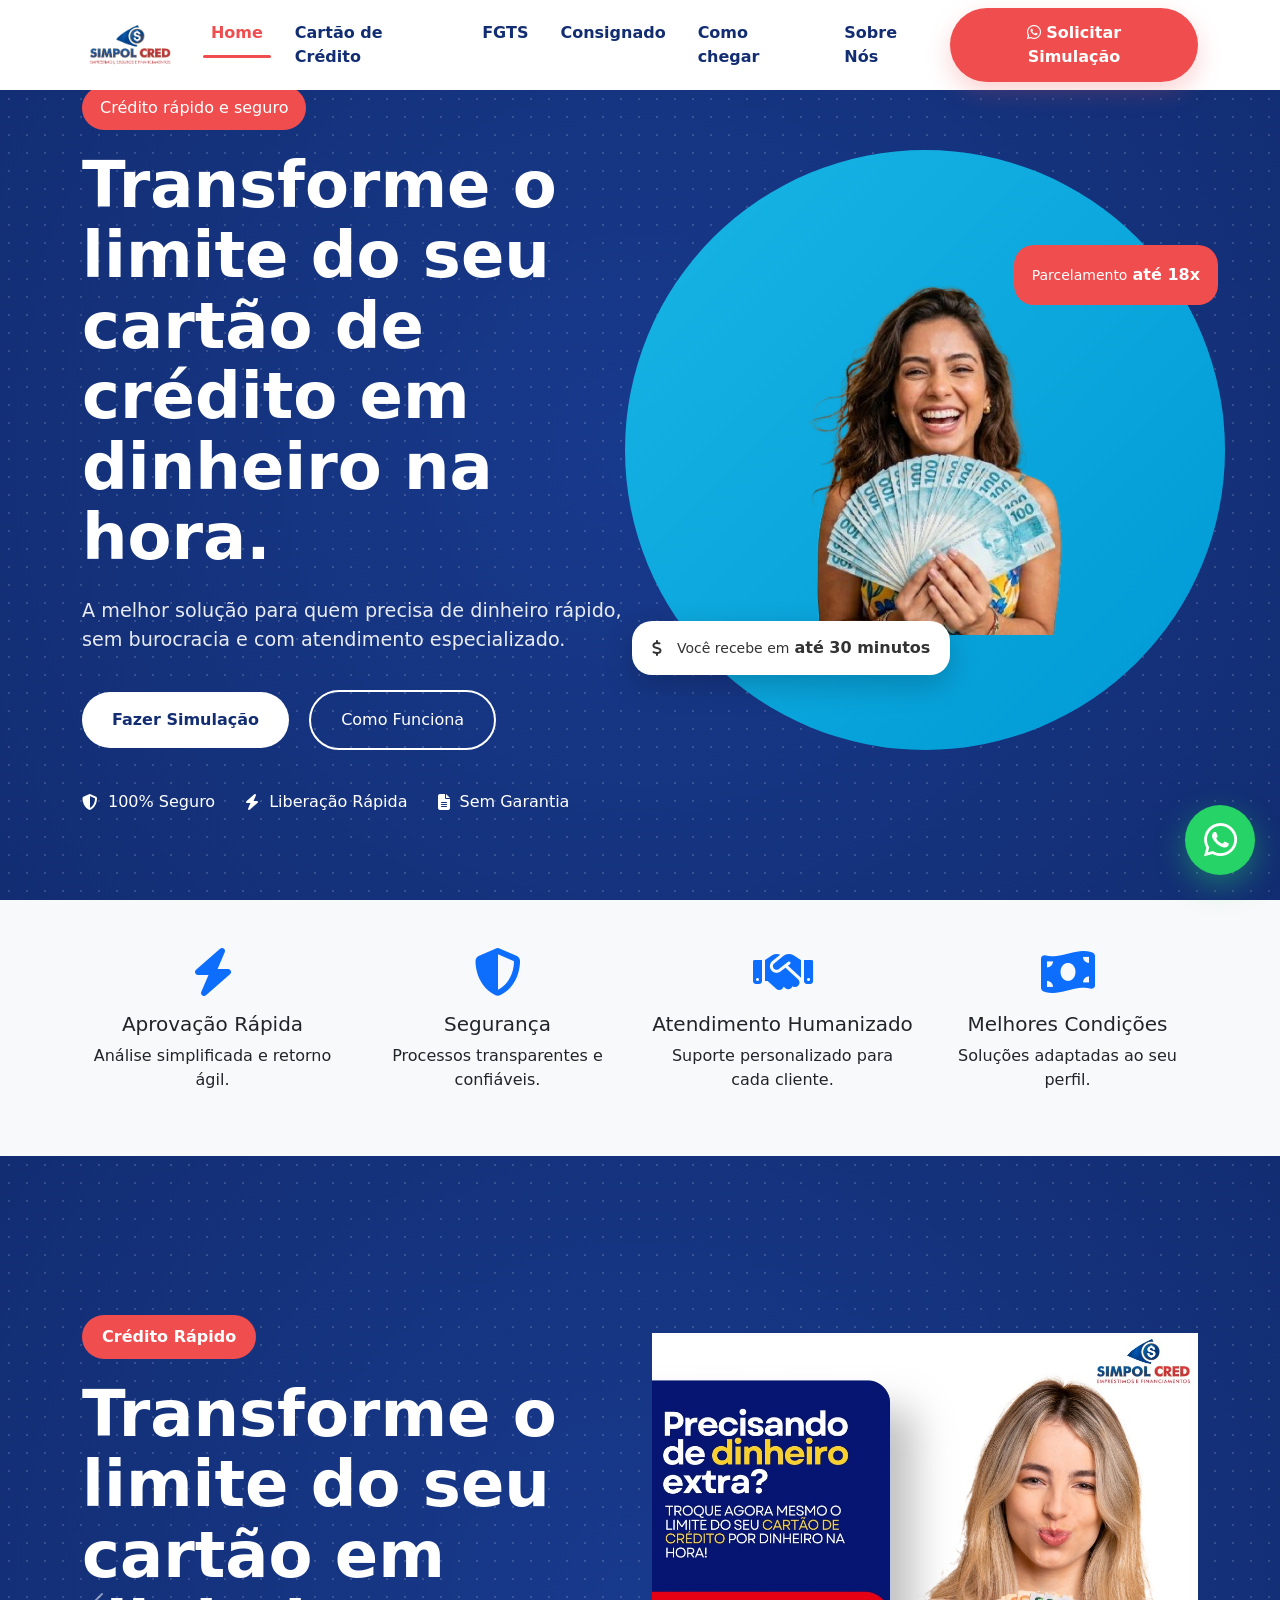
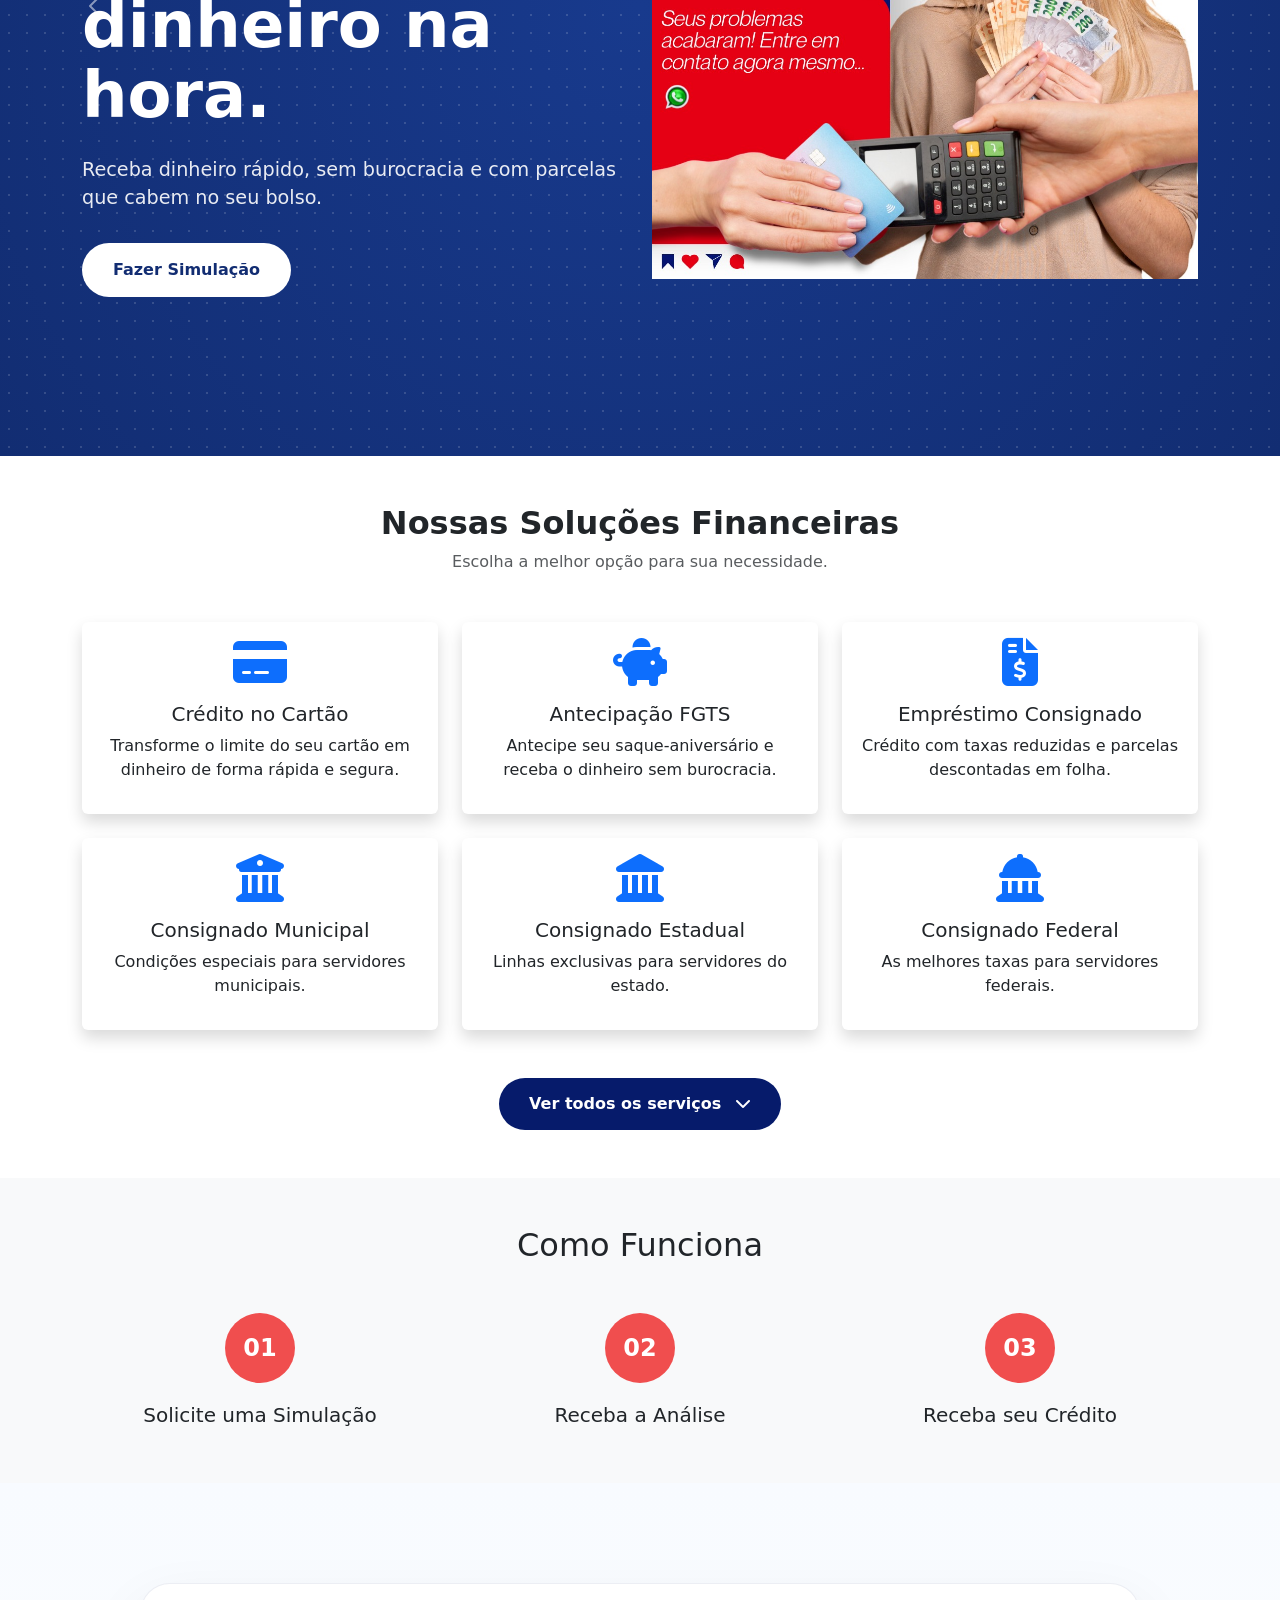
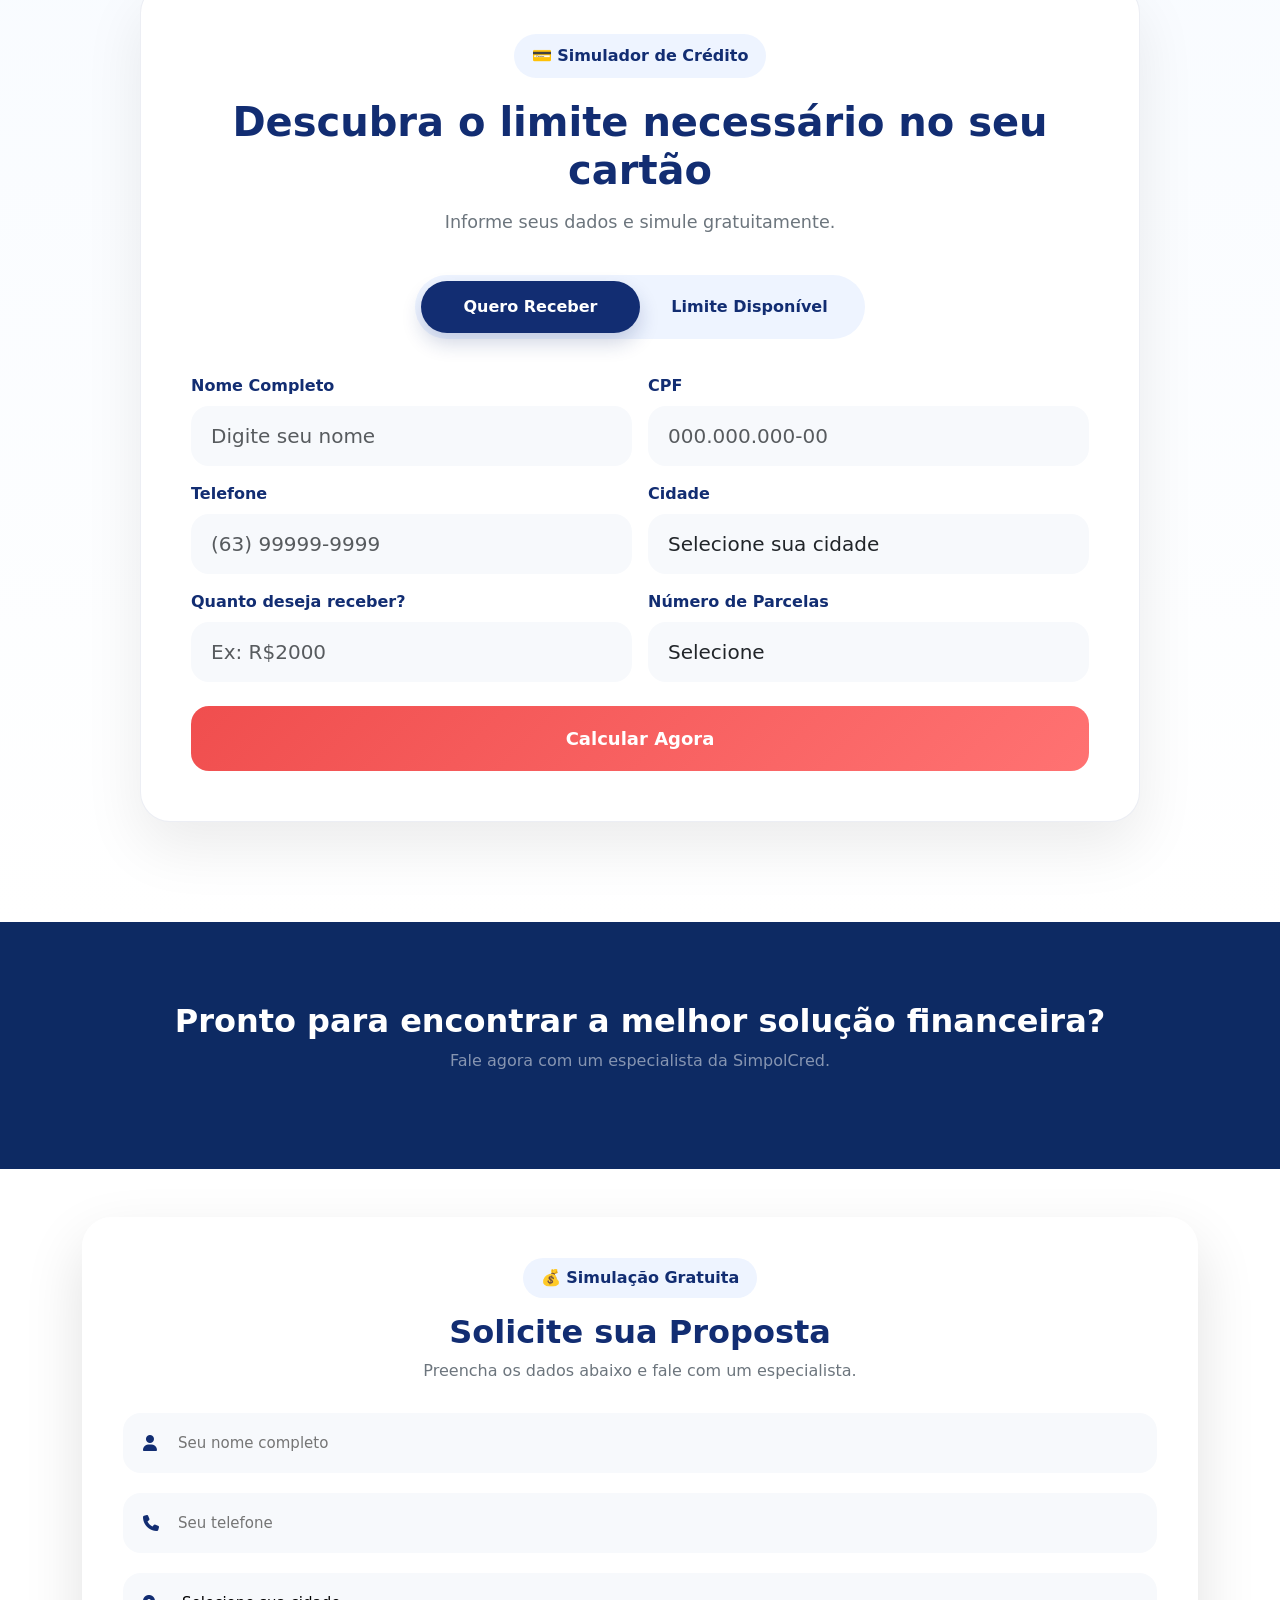
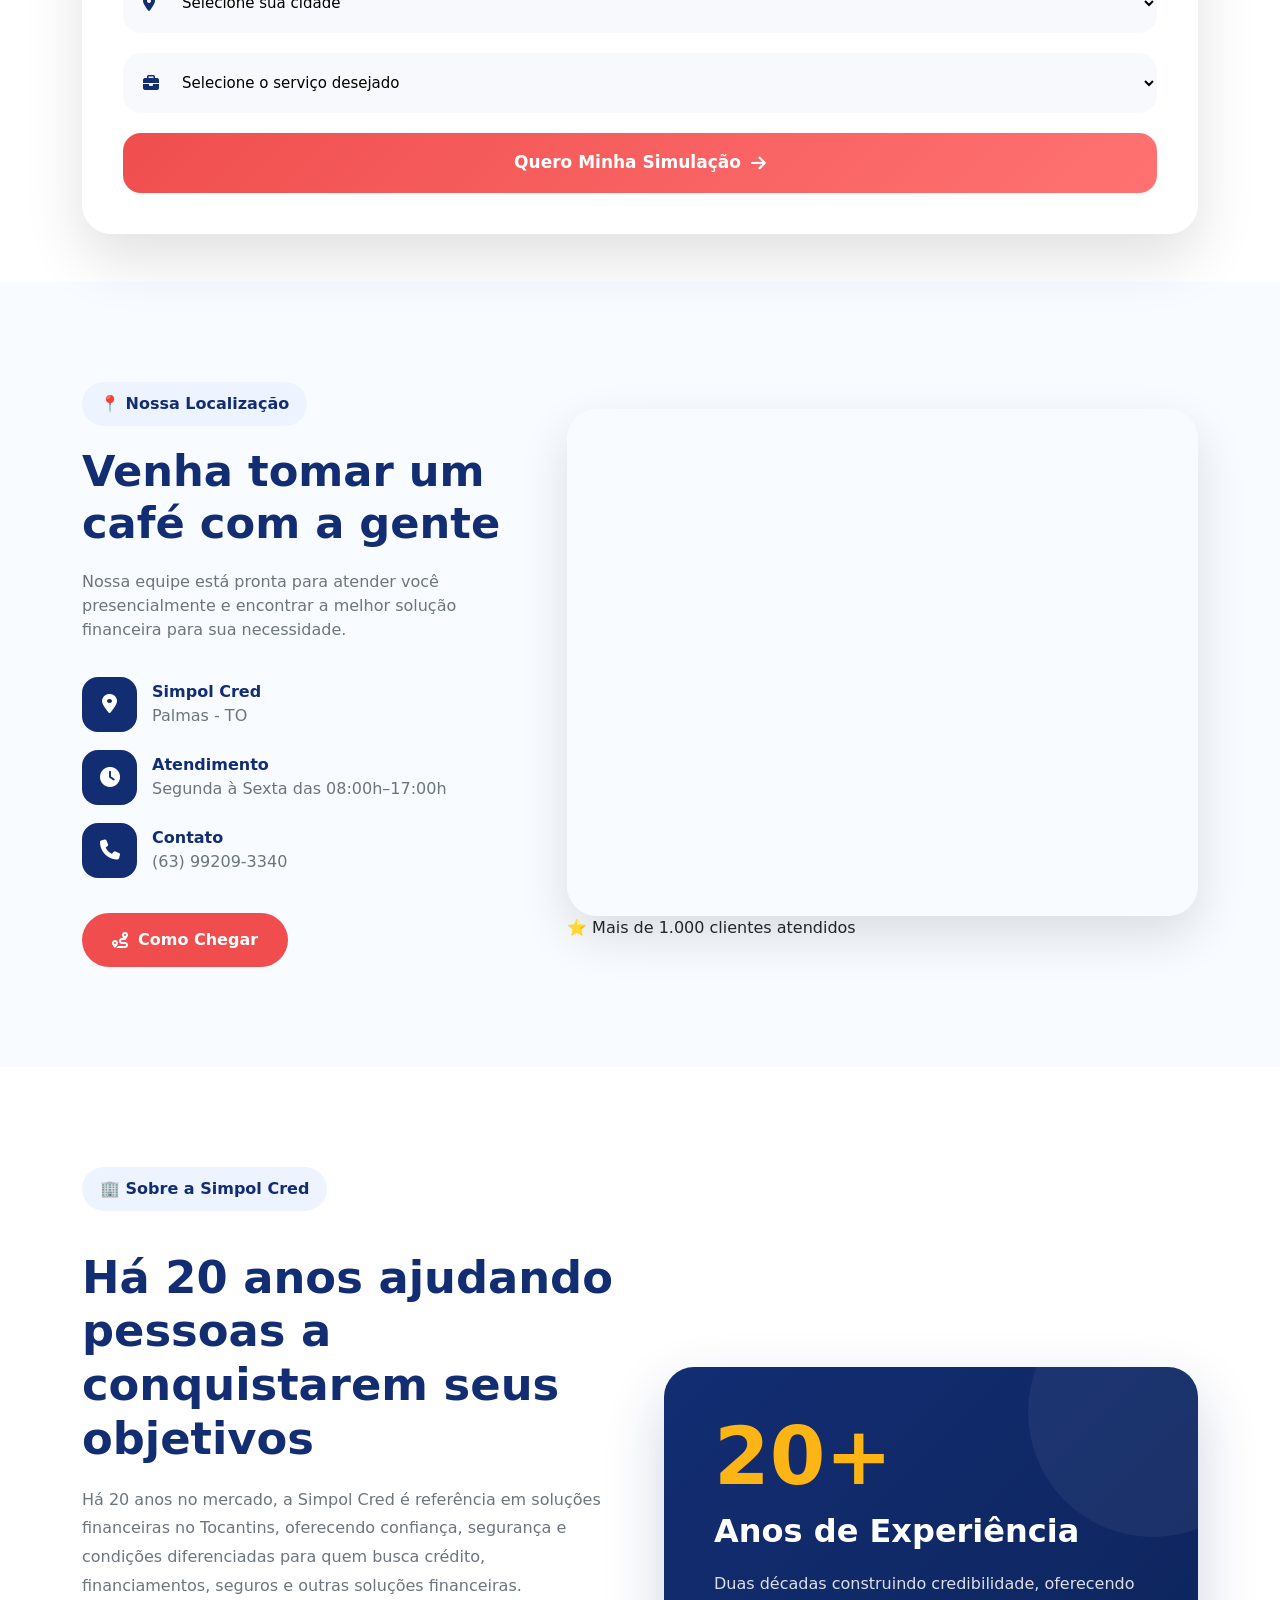
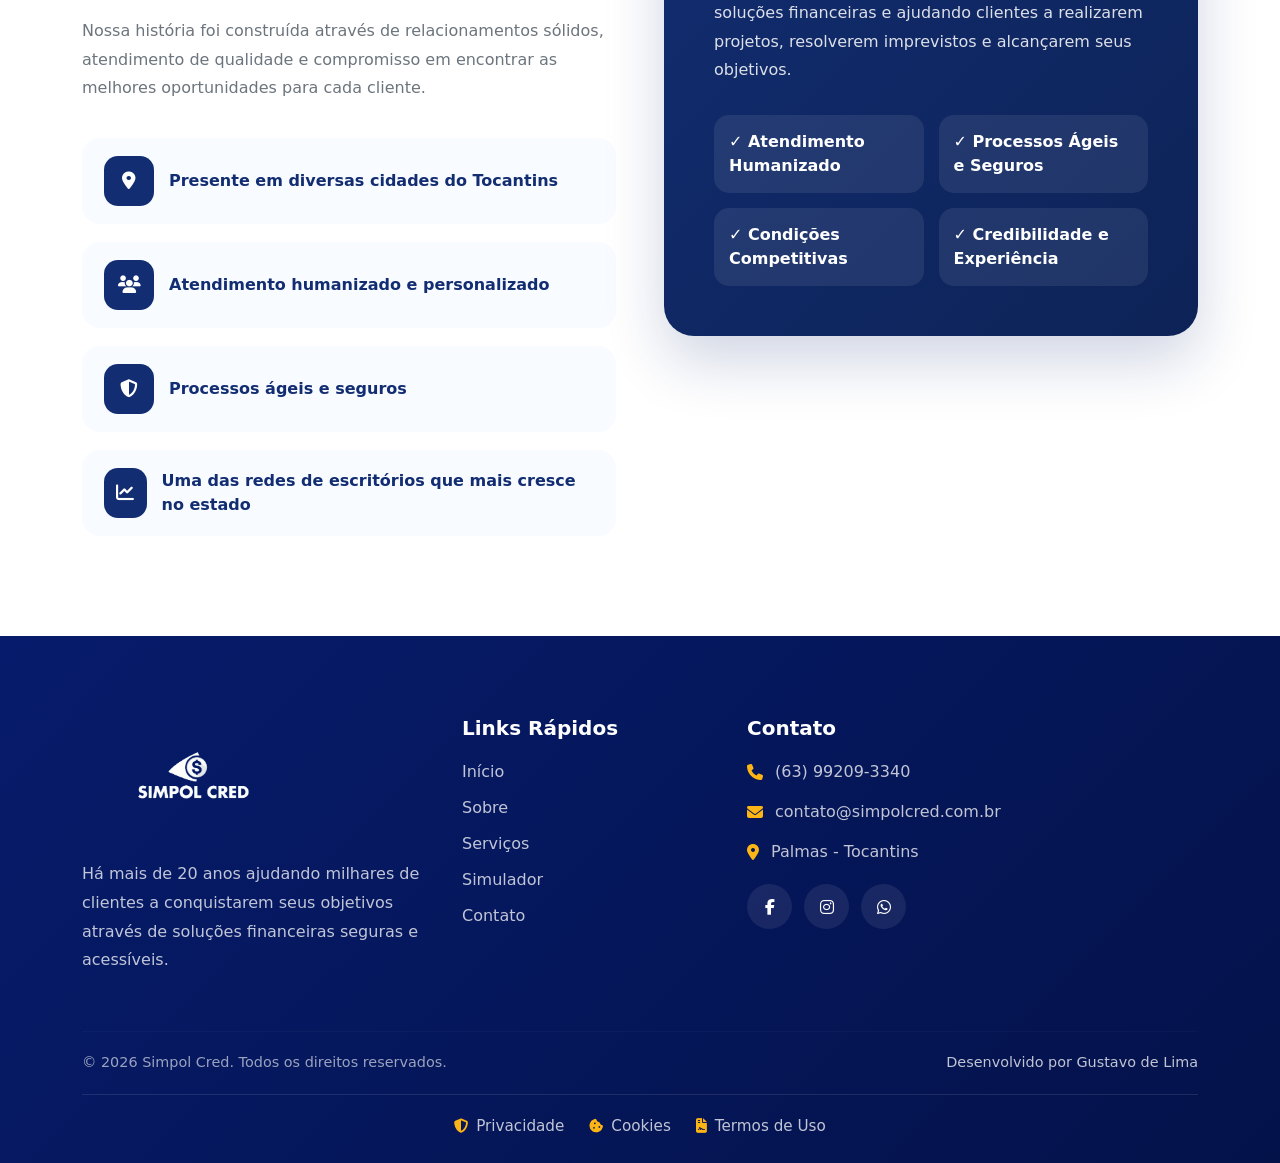
==== commit e0eaacf5: "mudanças a pedido do cliente" ====
--- a/index.html
+++ b/index.html
@@ -154,7 +154,7 @@
                         <div class="parcelamento animate-card-right">
 
                             <small>Parcelamento</small>
-                            <strong>até 21x</strong>
+                            <strong>até 18x</strong>
 
                         </div>
 
@@ -388,80 +388,202 @@
 
             <div class="row g-4">
 
+                <!-- Crédito no Cartão -->
+                <div class="col-md-4">
+                    <div class="card h-100 shadow border-0">
+                        <div class="card-body text-center">
+                            <i class="fas fa-credit-card fa-3x text-primary mb-3"></i>
+                            <h5>Crédito no Cartão</h5>
+                            <p>Transforme o limite do seu cartão em dinheiro de forma rápida e segura.</p>
+                        </div>
+                    </div>
+                </div>
+
+                <!-- FGTS -->
+                <div class="col-md-4">
+                    <div class="card h-100 shadow border-0">
+                        <div class="card-body text-center">
+                            <i class="fas fa-piggy-bank fa-3x text-primary mb-3"></i>
+                            <h5>Antecipação FGTS</h5>
+                            <p>Antecipe seu saque-aniversário e receba o dinheiro sem burocracia.</p>
+                        </div>
+                    </div>
+                </div>
+
+                <!-- Consignado -->
                 <div class="col-md-4">
                     <div class="card h-100 shadow border-0">
                         <div class="card-body text-center">
                             <i class="fas fa-file-invoice-dollar fa-3x text-primary mb-3"></i>
                             <h5>Empréstimo Consignado</h5>
-                            <p>
-                                Taxas reduzidas e parcelas que cabem no seu bolso.
-                            </p>
-                        </div>
-                    </div>
-                </div>
-
+                            <p>Crédito com taxas reduzidas e parcelas descontadas em folha.</p>
+                        </div>
+                    </div>
+                </div>
+
+                <!-- Municipal -->
                 <div class="col-md-4">
                     <div class="card h-100 shadow border-0">
                         <div class="card-body text-center">
-                            <i class="fas fa-credit-card fa-3x text-primary mb-3"></i>
-                            <h5>Crédito no Cartão</h5>
-                            <p>
-                                Transforme o limite disponível em dinheiro.
-                            </p>
-                        </div>
-                    </div>
-                </div>
-
+                            <i class="fas fa-building-columns fa-3x text-primary mb-3"></i>
+                            <h5>Consignado Municipal</h5>
+                            <p>Condições especiais para servidores municipais.</p>
+                        </div>
+                    </div>
+                </div>
+
+                <!-- Estadual -->
                 <div class="col-md-4">
                     <div class="card h-100 shadow border-0">
                         <div class="card-body text-center">
-                            <i class="fas fa-car fa-3x text-primary mb-3"></i>
-                            <h5>Financiamentos</h5>
-                            <p>
-                                Veículos, imóveis e projetos pessoais.
-                            </p>
-                        </div>
-                    </div>
-                </div>
-
+                            <i class="fas fa-landmark fa-3x text-primary mb-3"></i>
+                            <h5>Consignado Estadual</h5>
+                            <p>Linhas exclusivas para servidores do estado.</p>
+                        </div>
+                    </div>
+                </div>
+
+                <!-- Federal -->
                 <div class="col-md-4">
                     <div class="card h-100 shadow border-0">
                         <div class="card-body text-center">
-                            <i class="fas fa-exchange-alt fa-3x text-primary mb-3"></i>
-                            <h5>Portabilidade</h5>
-                            <p>
-                                Transfira seu contrato para melhores condições.
-                            </p>
-                        </div>
-                    </div>
-                </div>
-
-                <div class="col-md-4">
-                    <div class="card h-100 shadow border-0">
-                        <div class="card-body text-center">
-                            <i class="fas fa-home fa-3x text-primary mb-3"></i>
-                            <h5>Refinanciamento</h5>
-                            <p>
-                                Organize sua vida financeira com tranquilidade.
-                            </p>
-                        </div>
-                    </div>
-                </div>
-
-                <div class="col-md-4">
-                    <div class="card h-100 shadow border-0">
-                        <div class="card-body text-center">
-                            <i class="fas fa-shield-alt fa-3x text-primary mb-3"></i>
-                            <h5>Seguros</h5>
-                            <p>
-                                Proteção para você, sua família e patrimônio.
-                            </p>
-                        </div>
-                    </div>
-                </div>
-
-            </div>
-
+                            <i class="fas fa-landmark-dome fa-3x text-primary mb-3"></i>
+                            <h5>Consignado Federal</h5>
+                            <p>As melhores taxas para servidores federais.</p>
+                        </div>
+                    </div>
+                </div>
+
+
+
+            </div>
+            <div id="servicosExtras" class="servicos-extras">
+
+                <div class="row g-4 mt-1">
+
+                    <!-- INSS -->
+                    <div class="col-md-4">
+                        <div class="card h-100 shadow border-0">
+                            <div class="card-body text-center">
+                                <i class="fas fa-user-shield fa-3x text-primary mb-3"></i>
+                                <h5>Consignado INSS</h5>
+                                <p>Crédito facilitado para aposentados e pensionistas.</p>
+                            </div>
+                        </div>
+                    </div>
+
+                    <!-- IGEPREV -->
+                    <div class="col-md-4">
+                        <div class="card h-100 shadow border-0">
+                            <div class="card-body text-center">
+                                <i class="fas fa-file-shield fa-3x text-primary mb-3"></i>
+                                <h5>Consignado IGEPREV</h5>
+                                <p>Condições especiais para beneficiários do IGEPREV.</p>
+                            </div>
+                        </div>
+                    </div>
+
+                    <!-- CLT -->
+                    <div class="col-md-4">
+                        <div class="card h-100 shadow border-0">
+                            <div class="card-body text-center">
+                                <i class="fas fa-id-card fa-3x text-primary mb-3"></i>
+                                <h5>Consignado CLT</h5>
+                                <p>Condições especiais para beneficiários do CLT.</p>
+                            </div>
+                        </div>
+                    </div>
+
+                    <!-- Portabilidade -->
+                    <div class="col-md-4">
+                        <div class="card h-100 shadow border-0">
+                            <div class="card-body text-center">
+                                <i class="fas fa-exchange-alt fa-3x text-primary mb-3"></i>
+                                <h5>Portabilidade</h5>
+                                <p>Transfira seu contrato para melhores condições e economize.</p>
+                            </div>
+                        </div>
+                    </div>
+
+                    <!-- Refinanciamento -->
+                    <div class="col-md-4">
+                        <div class="card h-100 shadow border-0">
+                            <div class="card-body text-center">
+                                <i class="fas fa-home fa-3x text-primary mb-3"></i>
+                                <h5>Refinanciamento</h5>
+                                <p>Organize suas finanças com novas condições de pagamento.</p>
+                            </div>
+                        </div>
+                    </div>
+
+                    <!-- Financiamento -->
+                    <div class="col-md-4">
+                        <div class="card h-100 shadow border-0">
+                            <div class="card-body text-center">
+                                <i class="fas fa-car fa-3x text-primary mb-3"></i>
+                                <h5>Financiamentos</h5>
+                                <p>Veículos, imóveis e projetos com condições facilitadas.</p>
+                            </div>
+                        </div>
+                    </div>
+
+                    <!-- Seguros -->
+                    <div class="col-md-4">
+                        <div class="card h-100 shadow border-0">
+                            <div class="card-body text-center">
+                                <i class="fas fa-shield-alt fa-3x text-primary mb-3"></i>
+                                <h5>Seguros</h5>
+                                <p>Proteção para você, sua família e seu patrimônio.</p>
+                            </div>
+                        </div>
+                    </div>
+
+                    <!-- Energia Solar -->
+                    <div class="col-md-4">
+                        <div class="card h-100 shadow border-0">
+                            <div class="card-body text-center">
+                                <i class="fas fa-solar-panel fa-3x text-primary mb-3"></i>
+                                <h5>Energia Solar</h5>
+                                <p>Reduza sua conta de energia com soluções sustentáveis.</p>
+                            </div>
+                        </div>
+                    </div>
+
+                    <!-- Assessoria Jurídica -->
+                    <div class="col-md-4">
+                        <div class="card h-100 shadow border-0">
+                            <div class="card-body text-center">
+                                <i class="fas fa-scale-balanced fa-3x text-primary mb-3"></i>
+                                <h5>Assessoria Jurídica</h5>
+                                <p>Suporte especializado para questões jurídicas e financeiras.</p>
+                            </div>
+                        </div>
+                    </div>
+                    <!-- Consórcio -->
+                    <div class="col-md-4">
+                        <div class="card h-100 shadow border-0">
+                            <div class="card-body text-center">
+                                <i class="fas fa-handshake fa-3x text-primary mb-3"></i>
+                                <h5>Consórcio</h5>
+                                <p>Participe de um grupo para adquirir bens de forma colaborativa.</p>
+                            </div>
+                        </div>
+                    </div>
+                </div>
+
+            </div>
+
+            <div class="text-center mt-5">
+
+                <button id="btnMostrarServicos" class="btn-servicos">
+
+                    Ver todos os serviços
+
+                    <i class="fas fa-chevron-down"></i>
+
+                </button>
+
+            </div>
         </div>
 
     </section>
@@ -546,7 +668,7 @@
                                 Nome Completo
                             </label>
 
-                            <input type="text" class="form-control form-control-lg" id="nome"
+                            <input type="text" class="form-control form-control-lg" id="simNome"
                                 placeholder="Digite seu nome" required>
 
                         </div>
@@ -557,7 +679,7 @@
                                 CPF
                             </label>
 
-                            <input type="text" class="form-control form-control-lg" id="cpf"
+                            <input type="text" class="form-control form-control-lg" id="simCpf"
                                 placeholder="000.000.000-00" required>
 
                         </div>
@@ -568,7 +690,7 @@
                                 Telefone
                             </label>
 
-                            <input type="tel" class="form-control form-control-lg" id="telefone"
+                            <input type="tel" class="form-control form-control-lg" id="simTelefone"
                                 placeholder="(63) 99999-9999" required>
 
                         </div>
@@ -579,7 +701,7 @@
                                 Cidade
                             </label>
 
-                            <select id="cidade" class="form-select form-select-lg" required>
+                            <select id="simCidade" class="form-select form-select-lg" required>
 
                                 <option value="">
                                     Selecione sua cidade
@@ -620,7 +742,7 @@
                                 Número de Parcelas
                             </label>
 
-                            <select id="parcelas" class="form-select form-select-lg" required>
+                            <select id="simParcelas" class="form-select form-select-lg" required>
 
                                 <option value="">
                                     Selecione
@@ -632,8 +754,6 @@
                                 <option value="12">12x</option>
                                 <option value="15">15x</option>
                                 <option value="18">18x</option>
-                                <option value="21">21x</option>
-
                             </select>
 
                         </div>
@@ -664,9 +784,10 @@
                         Este é o limite aproximado que você precisa ter disponível no cartão.
                     </p>
 
-                    <a href="https://wa.me/5563992093340" target="_blank" class="btn btn-success btn-lg">
-
-                        Receber Atendimento no WhatsApp
+                    <a id="btnWhatsappResultado" class="btn btn-success mt-3" target="_blank">
+
+                        <i class="fab fa-whatsapp"></i>
+                        Continuar no WhatsApp
 
                     </a>
 
@@ -747,10 +868,6 @@
                                 Antecipação FGTS
                             </option>
 
-                            <option value="consignado">
-                                Empréstimo Consignado
-                            </option>
-
                             <option value="portabilidade">
                                 Portabilidade
                             </option>
@@ -765,6 +882,42 @@
 
                             <option value="seguro">
                                 Seguros
+                            </option>
+
+                            <option value="solar">
+                                Energia Solar
+                            </option>
+
+                            <option value="juridico">
+                                Assesoria Jurídica
+                            </option>
+
+                            <option value="municipal">
+                                Consignado Municipal
+                            </option>
+
+                            <option value="estadual">
+                                Consignado Estadual
+                            </option>
+
+                            <option value="federal">
+                                Consignado Federal
+                            </option>
+
+                            <option value="inss">
+                                Consignado INSS
+                            </option>
+
+                            <option value="igeprev">
+                                Consignado Igeprev
+                            </option>
+
+                            <option value="clt">
+                                Consignado CLT
+                            </option>
+
+                            <option value="consorcio">
+                                Consórcio
                             </option>
                         </select>
                     </div>
@@ -1040,15 +1193,16 @@
 
                     <div class="footer-social">
 
-                        <a href="#">
+                        <a href="https://www.facebook.com/simpolcredbr/" target="_blank" aria-label="Facebook">
                             <i class="fab fa-facebook-f"></i>
                         </a>
 
-                        <a href="#">
+                        <a href="https://www.instagram.com/simpolcredpalmas/" target="_blank" aria-label="Instagram">
                             <i class="fab fa-instagram"></i>
                         </a>
 
-                        <a href="#">
+                        <a href="https://wa.me/5563984222222?text=Olá!%20vim%20pelo%20site%20Gostaria%20de%20fazer%20uma%20simulação."
+                            target="_blank" aria-label="WhatsApp">
                             <i class="fab fa-whatsapp"></i>
                         </a>
 
@@ -1066,8 +1220,10 @@
                     © 2026 Simpol Cred. Todos os direitos reservados.
                 </span>
 
-                <span>
-                    Desenvolvido por Gustavo Lima
+                <span class="footer-links">
+                    <a href="https://www.instagram.com/gusta98/" target="_blank" rel="noopener noreferrer">
+                        Desenvolvido por Gustavo de Lima
+                    </a>
                 </span>
 
             </div>
@@ -1093,8 +1249,8 @@
         </div>
 
     </footer>
-    <a href="https://wa.me/5563992093340?text=Olá!%20Gostaria%20de%20fazer%20uma%20simulação." class="whatsapp-float"
-        target="_blank" aria-label="WhatsApp">
+    <a href="https://wa.me/5563984222222?text=Olá!%20vim%20pelo%20site%20Gostaria%20de%20fazer%20uma%20simulação."
+        class="whatsapp-float" target="_blank" aria-label="WhatsApp">
 
         <i class="fab fa-whatsapp"></i>
 
--- a/assets/css/style.css
+++ b/assets/css/style.css
@@ -2103,4 +2103,47 @@
     color:#FDB515;
 
     font-size:.9rem;
+}
+.servicos-extras {
+    max-height: 0;
+    overflow: hidden;
+
+    opacity: 0;
+
+    transition:
+        max-height .8s ease,
+        opacity .5s ease;
+}
+
+.servicos-extras.show {
+    max-height: 2000px;
+    opacity: 1;
+}
+
+.btn-servicos {
+    border: none;
+    background: #061B6B;
+
+    color: #fff;
+
+    padding: 14px 30px;
+
+    border-radius: 50px;
+
+    font-weight: 600;
+
+    transition: .3s;
+}
+
+.btn-servicos:hover {
+    transform: translateY(-3px);
+}
+
+.btn-servicos i {
+    margin-left: 8px;
+    transition: .4s;
+}
+
+.btn-servicos.active i {
+    transform: rotate(180deg);
 }
